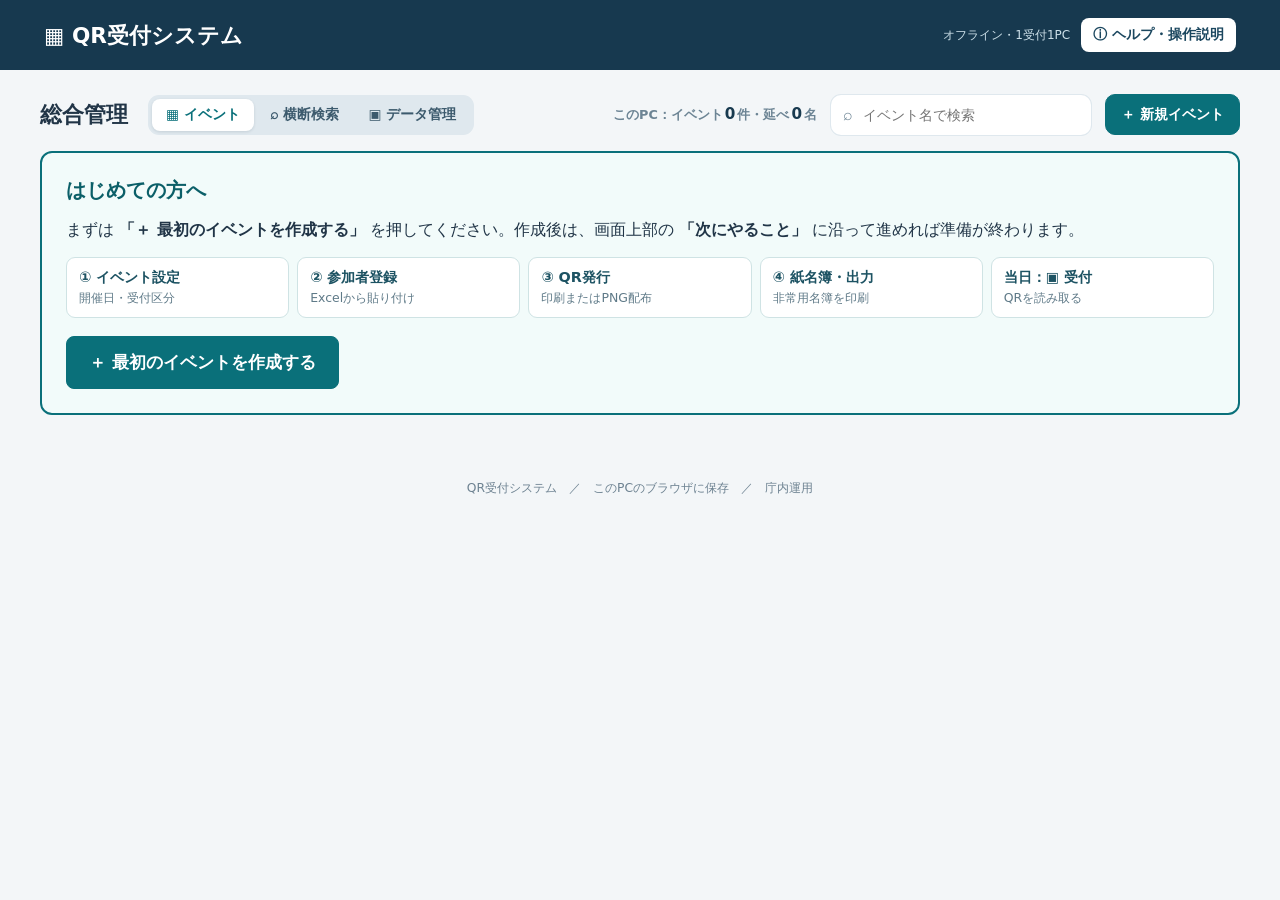
==== app.html @ 6aa54378 "Expose bulk reset action in day-of reception side panel" ====
<!doctype html>
<html lang="ja"><head><meta charset="utf-8"><meta name="viewport" content="width=device-width,initial-scale=1">
<title>QR受付システム</title><link rel="stylesheet" href="./app.css">
<script defer src="./vendor/html5-qrcode.min.js"></script><script defer src="./vendor/qrcode.min.js"></script><script defer src="./vendor/jszip.min.js"></script><script defer src="./app-support.js"></script><script defer src="./app.js"></script></head>
<body><header><div class="bar"><h1><a class="home-link" href="./app.html" title="総合管理（トップ）へ戻る">▦ QR受付システム</a></h1><div class="head-actions"><button type="button" id="backupStatus" class="backup-status" data-backup hidden></button><span>オフライン・1受付1PC</span><a class="help" href="./help.html">ⓘ ヘルプ・操作説明</a></div></div></header>
<main class="wrap">
<div id="notice" class="notice" role="status" aria-live="polite" hidden></div>
<section id="homeView" class="hm">
 <div class="hm-top">
  <h2>総合管理</h2>
  <div class="hm-seg" id="homeTabs"><button data-home="events" class="active">▦ イベント</button><button data-home="cross">⌕ 横断検索</button><button data-home="data">▣ データ管理</button></div>
  <div class="hm-spacer"></div>
  <span class="hm-stats" id="globalSummary"></span>
  <label class="hm-search" id="hmSearch"><span aria-hidden="true">⌕</span><input id="eventQuery" type="search" placeholder="イベント名で検索" aria-label="イベント名で検索"></label>
  <button id="newEvent" class="btn main">＋ 新規イベント</button>
 </div>
 <div id="storageWarn" class="alertline" hidden></div>
 <section id="homeEvents">
  <div id="firstGuide" class="panel first-guide" hidden>
   <h3>はじめての方へ</h3>
   <p>まずは <strong>「＋ 最初のイベントを作成する」</strong> を押してください。作成後は、画面上部の <strong>「次にやること」</strong> に沿って進めれば準備が終わります。</p>
   <ol class="guide-steps"><li><b>① イベント設定</b><small>開催日・受付区分</small></li><li><b>② 参加者登録</b><small>Excelから貼り付け</small></li><li><b>③ QR発行</b><small>印刷またはPNG配布</small></li><li><b>④ 紙名簿・出力</b><small>非常用名簿を印刷</small></li><li><b>当日：▣ 受付</b><small>QRを読み取る</small></li></ol>
   <button type="button" class="btn main big" data-new-event>＋ 最初のイベントを作成する</button>
  </div>
  <div id="todayEvents" class="hm-heroes" hidden></div>
  <div id="hmList" hidden>
   <div class="hm-ltabs" role="tablist" aria-label="イベントの開催状況">
    <button type="button" role="tab" class="hm-ltab active" data-list-tab="upcoming" aria-selected="true">未開催 <span class="n" id="countUpcoming">0</span></button>
    <button type="button" role="tab" class="hm-ltab" data-list-tab="past" aria-selected="false">終了 <span class="n" id="countPast">0</span></button>
    <span id="eventCount" class="hm-count"></span>
    <button type="button" id="toggleFilter" class="hm-tool" aria-expanded="false" aria-controls="filterPanel">⚲ 絞り込み・並び替え<span id="filterDot" class="hm-dot" hidden></span></button>
   </div>
   <div id="filterPanel" class="hm-filter" hidden>
    <label class="field">開催日（開始）<input type="date" id="dateFrom"></label>
    <label class="field">開催日（終了）<input type="date" id="dateTo"></label>
    <label class="field">並び替え<select id="sortKey"><option value="auto" title="未開催は開催日が近い順、終了は新しい順">標準</option><option value="date">開催日</option><option value="id">イベントID</option></select></label>
    <label class="field">順序<select id="sortOrder"><option value="asc">昇順 ↑</option><option value="desc">降順 ↓</option></select></label>
    <div class="buttons"><button type="button" id="filterToday" class="btn small">今日</button><button type="button" id="filterUpcoming" class="btn small">今日以降</button><button type="button" id="resetEvents" class="btn small">↺ クリア</button></div>
   </div>
   <div id="eventCards" class="hm-cards"></div>
  </div>
 </section>
 <section id="homeCross" class="hm-cross" hidden>
  <div class="panel"><h3>横断参加者検索</h3><div class="fields"><label class="field">期間<select id="crossPeriod"><option value="fiscal">年度（4月〜翌3月）</option><option value="calendar">暦年</option><option value="all">全期間</option></select></label><label class="field">年<input id="crossYear" type="number" min="2000" max="2100" value="2026"></label><label class="field">イベント分類<select id="crossCategory"><option value="all">すべて</option><option value="training">研修</option><option value="briefing">説明会</option><option value="other">その他</option></select></label><label class="field">受付状況<select id="crossStatus"><option value="all">すべて</option><option value="checked">受付実績あり</option><option value="partial">一部受付</option><option value="pending">未受付</option></select></label><label class="field">氏名・番号・所属・グループ・イベント名<input id="crossQuery" placeholder="氏名・職員番号・所属・追加項目などで検索"></label></div></div>
  <div id="crossSummary" class="summary"></div>
  <div class="panel"><div class="row"><h3>参加者一覧 <span id="crossCount" class="tag"></span></h3><div class="buttons"><button id="exportCross" class="btn main">⇩ 参加者一覧CSV</button><button id="exportCrossDetail" class="btn">⇩ 区分別詳細CSV</button></div></div><div class="tablewrap"><table><thead><tr><th>イベントID</th><th>開催日</th><th>イベント名</th><th>参加者ID</th><th>職員番号</th><th>氏名</th><th>所属</th><th>グループ</th><th>受付状況</th></tr></thead><tbody id="crossRows"></tbody></table></div></div>
 </section>
 <section id="homeData" class="hm-data" hidden>
  <div class="grid2">
   <div class="panel dm-card dm-backup"><h3><span class="dm-ico">⇩</span>全イベントJSONバックアップ</h3><div id="backupCount" class="hint"></div><div id="lastBackup" class="hint"></div><p class="hint">イベント設定・参加者名簿（職員番号を含む）・受付履歴を保存</p><div id="storageUsage" class="hint"></div><button class="btn main" data-backup>JSONを保存</button></div>
   <div class="panel dm-card"><h3><span class="dm-ico">↶</span>JSONから復元</h3><div class="field">バックアップファイル<div class="file-pick"><label class="btn file-pick-btn">📂 ファイルを選択<input type="file" accept=".json,application/json" id="restoreFile" class="visually-hidden"></label><span id="restoreFileName" class="file-pick-name">選択されていません</span></div></div><label class="field">重複イベントの扱い<select id="restoreMode"><option value="skip">既存のイベントを保持する</option><option value="replace">選択ファイルで上書きする</option></select></label><button class="btn main" id="restoreBtn">ファイルを確認して復元</button></div>
  </div><div class="alertline">JSONには氏名・職員番号などの個人情報と受付履歴が含まれます。庁内の保管ルールに従ってください。</div>
  <div class="panel danger-zone">
   <div class="row"><div><h3>データの一括削除</h3><p class="hint">このブラウザに保存された全イベント・参加者・受付履歴を削除します。</p></div><button id="deleteAllData" class="btn danger">すべてのデータを削除</button></div>
  </div>
 </section>
</section>

<section id="eventView" hidden>
 <div class="ev-bar">
  <button type="button" class="ev-back" id="backHome" title="総合管理へ戻る" aria-label="総合管理へ戻る">←</button>
  <div class="ev-title">
   <nav class="ev-crumbs" aria-label="現在の位置"><a href="./app.html" id="crumbHome">総合管理</a> › <span id="crumbMode"></span><span id="crumbEvent" hidden></span></nav>
   <h2 id="eventTitle"></h2>
   <div class="ev-sub" id="eventSubtitle"></div>
  </div>
  <div id="modeTabs" class="ev-seg" role="tablist" aria-label="画面の切り替え"><button data-mode="prep" class="active">⚙ 事前準備</button><button data-mode="day">▣ 当日受付</button></div>
 </div>
 <div id="prepView" class="layout">
 <nav class="sidebar steps" aria-label="事前準備の手順" id="prepSteps"><button data-prep="settings" class="active">イベント設定</button><button data-prep="participants">参加者登録</button><button data-prep="qr">QR発行</button><button data-prep="results">紙名簿・出力</button></nav>
 <div>
 <div id="nextStep" class="next-step" role="status"></div>
 <section id="settingsPanel" class="panel es-panel">
   <div class="es-page-heading"><span class="es-heading-icon" aria-hidden="true">⚙</span><div><h3>イベント設定</h3><p>開催内容と受付に必要な情報を設定します。</p></div></div>
   <div class="es-card">
    <div class="es-card-heading"><h4>基本情報</h4><details class="es-help"><summary aria-label="基本情報の説明" title="基本情報の説明">ⓘ</summary><div class="es-tooltip">イベント名・開催日・分類を設定します。イベント名は受付画面や印刷物にも表示されます。</div></details></div>
    <div class="fields es-basic-fields"><label class="field"><span class="es-label-line">イベント名 <span class="es-required">必須</span></span><input id="editEventName" required></label><label class="field">開催日<input id="editEventDate" type="date"></label><label class="field">分類<select id="editEventCategory"><option value="training">研修</option><option value="briefing">説明会</option><option value="other">その他</option></select></label></div>
   </div>
   <div class="es-card">
    <div class="es-card-heading"><h4>受付区分</h4><details class="es-help"><summary aria-label="受付区分の説明" title="受付区分の説明">ⓘ</summary><div class="es-tooltip">午前・午後、講演・交流会など、受付を分けて記録したい単位です。区分ごとに参加予定と受付時刻を管理できます。分けない場合は「共通受付」だけで運用できます。</div></details></div>
    <div class="es-split">
     <div class="es-main-area">
      <p class="es-area-label">このイベントの受付区分</p>
      <div id="sessionEditor" class="es-session-list"></div>
      <div id="sessionInlineStatus" class="es-session-inline-status" aria-live="polite" hidden></div>
      <div class="es-add-row"><input id="newSessionName" class="search" maxlength="80" placeholder="新しい区分名を入力" aria-label="新しい受付区分名"><button type="button" class="btn" id="addSession">＋ 追加</button></div>
      <p class="es-small-note">区分名は直接編集できます。削除すると参加予定の設定も外れます。</p>
     </div>
     <aside class="es-preset-area" aria-label="受付区分の入力候補">
      <p class="es-area-label">よく使う区分 <span class="es-note-tag">クリックで追加</span></p>
      <div id="sessionPresetButtons" class="es-chip-list"></div>
      <p class="es-area-label es-recent-title">最近使った区分</p>
      <div id="sessionRecentButtons" class="es-chip-list"></div>
      <p class="es-small-note">このPCに保存されているイベントから候補を表示します。</p>
     </aside>
    </div>
   </div>
   <div class="es-card">
    <div class="es-card-heading"><h4>追加の登録項目 <span class="es-max-note">最大2つ</span></h4><details class="es-help"><summary aria-label="追加の登録項目の説明" title="追加の登録項目の説明">ⓘ</summary><div class="es-tooltip">氏名・職員番号・所属・グループ以外に、イベントごとに確認したい項目を最大2つ設定できます。例えば参加形式、PC持参、昼食希望などです。自由入力・はい／いいえ・選択式から選べます。</div></details></div>
    <p class="es-section-intro">参加者登録の際に追加で確認したい情報を設定できます。不要な場合は空欄のままで構いません。</p>
    <div class="es-split">
     <div class="es-main-area es-custom-editor">
      <p class="es-area-label">このイベントで使う項目</p>
      <div class="es-custom-grid">
       <div class="custom-config"><div class="es-field-heading"><strong>追加項目 1</strong><button type="button" class="es-clear" data-clear-custom="1">クリア</button></div><label class="field">項目名<input id="customLabel1" placeholder="例：参加形式"></label>
        <label class="field">入力方法<select id="customType1"><option value="text">自由入力</option><option value="bool">はい／いいえ</option><option value="select">選択式</option></select></label>
        <label class="field" id="customOptionsWrap1" hidden>選択肢（| で区切る）<input id="customOptions1" placeholder="例：対面|オンライン"></label>
       </div>
       <div class="custom-config"><div class="es-field-heading"><strong>追加項目 2</strong><button type="button" class="es-clear" data-clear-custom="2">クリア</button></div><label class="field">項目名<input id="customLabel2" placeholder="例：PC持参"></label>
        <label class="field">入力方法<select id="customType2"><option value="text">自由入力</option><option value="bool">はい／いいえ</option><option value="select">選択式</option></select></label>
        <label class="field" id="customOptionsWrap2" hidden>選択肢（| で区切る）<input id="customOptions2" placeholder="例：対面|オンライン"></label>
       </div>
      </div>
     </div>
     <aside class="es-preset-area" aria-label="追加の登録項目の入力候補">
      <p class="es-area-label">よく使う項目 <span class="es-note-tag">クリックで設定</span></p>
      <div id="customPresetButtons" class="es-candidate-list"></div>
      <p class="es-area-label es-recent-title">最近使った項目</p>
      <div id="customRecentButtons" class="es-candidate-list"></div>
      <p class="es-small-note">空いている項目にセットします。候補から設定した後も編集できます。</p>
     </aside>
    </div>
    <div class="es-preview config-preview">
     <div class="row"><h4>参加者登録画面での表示イメージ</h4><span class="tag" id="customSaveStatus" role="status">保存済み</span></div>
     <div id="customPreview" class="fields two"></div>
    </div>
   </div>
   <div class="form-actions step-nav es-actions"><button class="btn" id="saveSettings">設定を保存</button><button class="btn main" id="saveSettingsNext">保存して次へ：② 参加者登録 →</button></div>
  </section>
  <section id="participantsPanel" class="panel pt-panel" hidden>
 <div class="pt-heading">
  <div class="pt-heading-main"><div class="pt-heading-icon"><svg viewBox="0 0 24 24" width="28" height="28" fill="none" stroke="currentColor" stroke-width="1.8" stroke-linecap="round" stroke-linejoin="round" aria-hidden="true"><circle cx="9" cy="8" r="3"/><path d="M3 20v-2a6 6 0 0 1 12 0v2M16 5a3 3 0 0 1 0 6M17 14a5 5 0 0 1 4 5"/></svg></div><div><h3>参加者登録</h3><p>参加者の登録・名簿の取り込みを行います。</p></div></div>
  <div class="pt-summary" role="status" aria-live="polite">
   <div class="pt-stat"><span>登録人数</span><strong id="ptTotalCount">0<small>名</small></strong></div>
   <div class="pt-stat"><span>職員番号あり</span><strong id="ptStaffCount">0<small>名</small></strong></div>
   <div class="pt-stat pt-stat-warn"><span>職員番号なし</span><strong id="ptMissingCount">0<small>名</small></strong></div>
  </div>
 </div>
 <div class="pt-entry-grid">
  <details id="participantImportDetails" class="pt-import-card" open>
   <summary class="pt-import-heading"><span class="pt-import-title"><span aria-hidden="true">▤</span> 名簿の一括登録</span><span class="pt-collapse-hint">開く／閉じる <span class="pt-chevron" aria-hidden="true">⌄</span></span></summary>
   <div class="pt-import-content">
    <div class="pt-template-line">
     <strong>ひな形：</strong>
     <button type="button" id="downloadTemplateXlsx" class="btn small pt-template-primary">⇩ Excel形式 <span class="pt-rec">推奨</span></button>
     <button type="button" id="downloadTemplate" class="btn small">⇩ CSV形式</button>
     <details class="pt-help"><summary title="ひな形のヘルプ" aria-label="ひな形のヘルプ">ⓘ</summary><div class="pt-tooltip">Excel形式は職員番号列を文字列に設定済みです。先頭ゼロを保てます。CSV形式をExcelで開くときも職員番号を文字列として読み込んでください。2行目の「（例）」の行は取り込み時に自動で除外します。</div></details>
    </div>
    <div class="pt-import-tabs" role="tablist" aria-label="名簿の取り込み方法">
     <button type="button" id="importTabPaste" class="active" role="tab" aria-selected="true" aria-controls="pasteImportArea" data-import-mode="paste">表データを貼り付け</button>
     <button type="button" id="importTabCsv" role="tab" aria-selected="false" aria-controls="csvImportArea" data-import-mode="csv">CSVファイルを選択</button>
     <details class="pt-help"><summary title="取り込み方法のヘルプ" aria-label="取り込み方法のヘルプ">ⓘ</summary><div class="pt-tooltip">貼り付けはタブ区切り（Excelからコピー）とカンマ区切り（CSV）の両方に対応します。列の見出し行も含めて貼り付けてください。登録前に列の対応と件数を確認できます。</div></details>
    </div>
    <div id="pasteImportArea" class="pt-import-tab-body" role="tabpanel" aria-labelledby="importTabPaste">
     <label class="pt-textarea-label" for="participantPaste">表データ（見出し行から貼り付け）</label>
     <textarea id="participantPaste" rows="4" placeholder="氏名　職員番号　所属　グループ　参加区分…" spellcheck="false"></textarea>
     <div class="pt-import-footer"><span>タブ・カンマ区切りを自動判定</span><button type="button" id="previewPaste" class="btn main">取り込み内容を確認 →</button></div>
    </div>
    <div id="csvImportArea" class="pt-import-tab-body" role="tabpanel" aria-labelledby="importTabCsv" hidden>
     <label class="pt-textarea-label" for="participantFile">CSVファイル（.csv）</label>
     <input type="file" id="participantFile" accept=".csv,text/csv">
     <div class="pt-import-footer"><span>UTF-8 / Shift_JIS / UTF-16LEに対応</span><button type="button" id="importParticipants" class="btn main">CSV内容を確認 →</button></div>
    </div>
   </div>
  </details>
  <section class="pt-single-card" aria-labelledby="ptSingleTitle">
   <div class="pt-single-heading"><h4 id="ptSingleTitle">＋ 1人ずつ登録</h4><details class="pt-help"><summary title="1人ずつ登録のヘルプ" aria-label="1人ずつ登録のヘルプ">ⓘ</summary><div class="pt-tooltip">氏名・職員番号・所属・グループ・追加の登録項目と、受付区分ごとの参加予定を登録できます。イベントで設定した任意項目は既存の登録画面に表示されます。</div></details></div>
   <p>少人数の追加や個別の修正に利用します。</p>
   <button type="button" id="addPerson" class="btn main pt-add-btn">＋ 1人ずつ登録</button>
  </section>
 </div>
 <section class="pt-list-card" aria-labelledby="ptListTitle">
  <div class="pt-list-header">
   <div class="pt-list-name"><h4 id="ptListTitle">参加者一覧</h4><span id="peopleCount" class="tag">0名</span></div>
   <div class="pt-list-tools">
    <input type="search" class="search" id="personQuery" placeholder="氏名・職員番号・所属・グループ・追加項目・参加者IDで検索" aria-label="参加者を検索">
    <label for="personSessionFilter">参加区分</label><select id="personSessionFilter" aria-label="参加区分で絞り込み"><option value="all">すべて</option></select>
   </div>
  </div>
  <div class="tablewrap pt-tablewrap" id="ptTableViewport" tabindex="0" aria-label="参加者一覧（表内スクロール）">
   <table><thead><tr><th scope="col">ID</th><th scope="col">氏名</th><th scope="col">職員番号</th><th scope="col">所属</th><th scope="col">グループ</th><th scope="col">参加区分</th><th scope="col">操作</th></tr></thead><tbody id="participantRows"></tbody></table>
  </div>
  <div class="pt-pagebar">
   <span id="ptPageInfo" aria-live="polite">0件</span>
   <div class="pt-page-navigation">
    <button type="button" class="btn small" id="ptPagePrev">‹ 前へ</button>
    <span id="ptPageButtons" class="pt-page-buttons" aria-label="ページ番号"></span>
    <button type="button" class="btn small" id="ptPageNext">次へ ›</button>
   </div>
   <label class="pt-page-size">表示件数<select id="ptPageSize"><option value="25">25件</option><option value="50">50件</option><option value="100">100件</option></select></label>
  </div>
  <div class="pt-export-footer"><span>登録済みの名簿を集計用CSVで保存</span><details class="pt-help"><summary title="登録済み名簿の出力のヘルプ" aria-label="登録済み名簿の出力のヘルプ">ⓘ</summary><div class="pt-tooltip">現在のイベントに登録された参加者をExcelで集計・保管するためのCSVです。元の登録用ひな形とは列が異なります。</div></details><button id="exportRoster" type="button" class="btn small">⇩ 登録済み名簿を出力（集計用CSV）</button></div>
 </section>
 <div class="step-nav pt-step-nav"><button type="button" class="btn" data-prep="settings">← ① イベント設定</button><button type="button" class="btn main" data-prep="qr">次へ：③ QR発行 →</button></div>
</section>
<section id="qrPanel" class="panel qr-issue-panel" hidden>
   <div class="qr-issue-header">
    <div class="qr-title-area">
     <div class="qr-title-icon" aria-hidden="true">▦</div>
     <div><h3>QR発行 <span>（個別・一括）</span></h3>
      <p>QRには職員番号だけを記録します。同じQRを別のイベントでも使用できます。</p>
     </div>
    </div>
    <div id="qrEligibility" class="qr-issue-stats" role="status" aria-live="polite">
     <div class="qr-stat qr-stat-eligible"><span>QR発行対象</span><strong><span id="qrEligibleCount">0</span><small>名</small></strong></div>
     <div class="qr-stat qr-stat-excluded"><span>職員番号なし（発行対象外）</span><strong><span id="qrExcludedCount">0</span><small>名</small></strong></div>
    </div>
   </div>
   <div class="qr-mode-tabs" role="tablist" aria-label="発行方法">
    <button type="button" id="qrTabSingle" class="active" role="tab" aria-selected="true" aria-controls="qrIndividualArea" data-qr-mode="single"><svg class="qr-tab-icon" viewBox="0 0 24 24" fill="none" stroke="currentColor" stroke-width="2" stroke-linecap="round" stroke-linejoin="round" aria-hidden="true"><circle cx="12" cy="8" r="4"/><path d="M4 21v-2a8 8 0 0 1 16 0v2"/></svg> 個別発行</button>
    <button type="button" id="qrTabBulk" role="tab" aria-selected="false" aria-controls="qrBulkArea" data-qr-mode="bulk"><svg class="qr-tab-icon" viewBox="0 0 24 24" fill="none" stroke="currentColor" stroke-width="2" stroke-linecap="round" stroke-linejoin="round" aria-hidden="true"><rect x="7" y="3" width="12" height="14" rx="2"/><path d="M5 7H4a2 2 0 0 0-2 2v10a2 2 0 0 0 2 2h10a2 2 0 0 0 2-2v-1"/></svg> 一括発行（印刷・ダウンロード）</button>
   </div>
   <section id="qrIndividualArea" class="qr-mode-body" role="tabpanel" aria-labelledby="qrTabSingle">
    <div class="qr-choose-bar">
     <button type="button" id="qrPrevious" class="btn qr-step-button" aria-label="前の参加者">← <span>前の参加者</span></button>
     <label class="qr-person-select"><span>発行対象</span><select id="qrPerson" aria-label="QR発行対象者"></select></label>
     <button type="button" id="qrNext" class="btn qr-step-button" aria-label="次の参加者"><span>次の参加者</span> →</button>
     <div class="qr-position" id="qrPosition" aria-live="polite">0 / 0</div>
    </div>
    <div class="qr-studio">
     <div class="qr-card-holder">
      <div id="qrSample" class="qr-person-card" aria-label="配布用QRカードのプレビュー">
       <div id="qrCanvas" class="qr-card-code"></div>
       <div class="qr-card-person">
        <strong id="qrPersonName"></strong>
        <span id="qrPersonStaff" class="qr-card-staff"></span>
        <span id="qrPersonGroup" class="qr-card-group" hidden></span>
         <div id="qrPersonCustom" class="qr-card-custom" hidden></div>
       </div>
      </div>
      <div class="qr-preview-note">このカードをそのままPNG保存できます。QR・氏名・番号・グループ・設定済みの追加項目をまとめて配布できます。</div>
     </div>
     <div class="qr-studio-actions">
      <button type="button" id="printSingleQR" class="btn main qr-main-action"><svg class="qr-button-icon" viewBox="0 0 24 24" fill="none" stroke="currentColor" stroke-width="2" stroke-linecap="round" stroke-linejoin="round" aria-hidden="true"><path d="M6 9V3h12v6"/><rect x="6" y="14" width="12" height="7"/><path d="M6 18H4a2 2 0 0 1-2-2v-5a2 2 0 0 1 2-2h16a2 2 0 0 1 2 2v5a2 2 0 0 1-2 2h-2"/></svg><span>このQRを印刷<small>選択中の1名分を印刷</small></span></button>
      <button type="button" id="downloadQR" class="btn qr-main-action"><span aria-hidden="true">⇩</span><span>PNGで保存<small>カード全体の画像</small></span></button>
     </div>
    </div>
   </section>
   <section id="qrBulkArea" class="qr-mode-body qr-bulk-body" role="tabpanel" aria-labelledby="qrTabBulk" hidden>
    <h4 id="qrBulkHeading">まとめて発行する</h4><p>職員番号のある方を対象に一括発行します。個別PNGと同じカード画像をZIPにまとめることもできます。</p>
    <div class="qr-bulk-actions">
     <button type="button" id="printQRs" class="qr-bulk-action">
      <span class="qr-bulk-icon" aria-hidden="true"><svg class="qr-button-icon" viewBox="0 0 24 24" fill="none" stroke="currentColor" stroke-width="2" stroke-linecap="round" stroke-linejoin="round" aria-hidden="true"><path d="M6 9V3h12v6"/><rect x="6" y="14" width="12" height="7"/><path d="M6 18H4a2 2 0 0 1-2-2v-5a2 2 0 0 1 2-2h16a2 2 0 0 1 2 2v5a2 2 0 0 1-2 2h-2"/></svg></span><span><strong>一括印刷（A4・10面）</strong><small>名刺サイズ・2列×5段で印刷プレビューを開く</small></span><span class="qr-bulk-arrow" aria-hidden="true">›</span>
     </button>
     <button type="button" id="exportQRZip" class="qr-bulk-action">
      <span class="qr-bulk-icon" aria-hidden="true">⇩</span><span><strong>一括ダウンロード（ZIP）</strong><small>全員分のカードPNGと対応表CSVを取得</small></span><span class="qr-bulk-arrow" aria-hidden="true">›</span>
     </button>
    </div>
   </section>
   <div class="step-nav qr-step-nav"><button type="button" class="btn" data-prep="participants">← ② 参加者登録</button><button type="button" class="btn main" data-prep="results">次へ：④ 紙名簿・出力 →</button></div>
   <div id="printSheets" class="print-sheet"></div>
  </section>
   <section id="resultsPanel" class="panel out-panel" hidden>
  <div class="out-heading">
   <span class="out-heading-icon" aria-hidden="true"><svg class="out-svg" viewBox="0 0 24 24" fill="none" stroke="currentColor" stroke-width="2" stroke-linecap="round" stroke-linejoin="round" aria-hidden="true"><path d="M6 9V3h12v6"/><rect x="6" y="14" width="12" height="7"/><path d="M6 18H4a2 2 0 0 1-2-2v-5a2 2 0 0 1 2-2h16a2 2 0 0 1 2 2v5a2 2 0 0 1-2 2h-2"/></svg></span>
   <div><h3>紙名簿・出力</h3><p>受付名簿の印刷や、集計・管理用データを出力します。</p></div>
  </div>
  <section class="out-overview" aria-label="受付の状況">
   <div class="out-section-heading"><h4>受付の状況</h4><span id="outStatsNote" class="out-hint"></span></div>
   <div id="sessionStats" class="summary out-stats" role="status" aria-live="polite"></div>
  </section>
  <div class="out-output-layout">
   <section class="out-roster-card" aria-labelledby="outRosterTitle">
    <div class="out-roster-lead">
     <span class="out-roster-icon" aria-hidden="true"><svg class="out-svg" viewBox="0 0 24 24" fill="none" stroke="currentColor" stroke-width="2" stroke-linecap="round" stroke-linejoin="round" aria-hidden="true"><path d="M6 9V3h12v6"/><rect x="6" y="14" width="12" height="7"/><path d="M6 18H4a2 2 0 0 1-2-2v-5a2 2 0 0 1 2-2h16a2 2 0 0 1 2 2v5a2 2 0 0 1-2 2h-2"/></svg></span>
     <div><h4 id="outRosterTitle">紙の受付名簿（印刷）</h4><p>当日の受付で使用する名簿を印刷します。</p></div>
    </div>
    <div class="out-roster-controls">
     <div class="out-roster-field">
      <div class="out-control-label"><label for="rosterSession">印刷する受付区分</label><div class="out-export-help"><button type="button" class="out-info-trigger" data-output-help aria-label="受付区分の詳しい説明" aria-expanded="false" aria-controls="outHelp1" title="受付区分について">ⓘ</button><div class="out-tooltip" id="outHelp1" role="tooltip">午前・午後など、印刷したい受付区分を選びます。各区分の参加予定者のみを印刷します。</div></div></div>
      <select id="rosterSession" aria-label="紙名簿を印刷する受付区分"></select>
     </div>
     <button type="button" class="btn main out-print-btn" id="printRosterPrep"><svg class="out-svg" viewBox="0 0 24 24" fill="none" stroke="currentColor" stroke-width="2" stroke-linecap="round" stroke-linejoin="round" aria-hidden="true"><path d="M6 9V3h12v6"/><rect x="6" y="14" width="12" height="7"/><path d="M6 18H4a2 2 0 0 1-2-2v-5a2 2 0 0 1 2-2h16a2 2 0 0 1 2 2v5a2 2 0 0 1-2 2h-2"/></svg><span>受付名簿を印刷</span></button>
    </div>
    <div class="out-roster-note"><span aria-hidden="true">ⓘ</span><span>氏名・職員番号・所属・グループ・手書きチェック欄・受付時刻の記入欄を印刷します。PC不調に備えて開催前に用意してください。</span></div>
   </section>
   <section class="out-export-section" aria-labelledby="outExportTitle">
    <h4 id="outExportTitle">データ出力 <small>（データ管理・集計用）</small></h4>
    <div class="out-export-list">
    <div class="out-export-card"><button type="button" id="exportResult"  class="out-export-action">
  <span class="out-export-icon" aria-hidden="true"><svg class="out-svg" viewBox="0 0 24 24" fill="none" stroke="currentColor" stroke-width="1.8" stroke-linecap="round" stroke-linejoin="round" aria-hidden="true"><path d="M13 2H6a2 2 0 0 0-2 2v16a2 2 0 0 0 2 2h12a2 2 0 0 0 2-2V9z"/><path d="M13 2v7h7"/><path d="M7 17h10"/><path d="M7 14h10"/></svg></span><span class="out-export-text"><strong>このイベントの区分別CSV</strong><small>参加者×受付区分ごとの受付結果を出力</small></span>
 </button><div class="out-export-help"><button type="button" class="out-info-trigger" data-output-help aria-label="このイベントの区分別CSVの詳しい説明" aria-expanded="false" aria-controls="outHelp2" title="このイベントの区分別CSVについて">ⓘ</button><div class="out-tooltip" id="outHelp2" role="tooltip">現在のイベントについて、参加者と受付区分の組み合わせごとに1行出力します。受付状況・受付日時・所属・職員番号などをExcelで集計する用途です。</div></div></div>
    <div class="out-export-card"><button type="button" id="exportAudit"  class="out-export-action">
  <span class="out-export-icon" aria-hidden="true"><svg class="out-svg" viewBox="0 0 24 24" fill="none" stroke="currentColor" stroke-width="1.8" stroke-linecap="round" stroke-linejoin="round" aria-hidden="true"><path d="M13 2H6a2 2 0 0 0-2 2v16a2 2 0 0 0 2 2h12a2 2 0 0 0 2-2V9z"/><path d="M13 2v7h7"/><circle cx="15" cy="17" r="4.5"/><path d="M15 14.5V17l1.5 1"/></svg></span><span class="out-export-text"><strong>受付変更履歴CSV</strong><small>初回受付・取消・再受付の履歴を出力</small></span>
 </button><div class="out-export-help"><button type="button" class="out-info-trigger" data-output-help aria-label="受付変更履歴CSVの詳しい説明" aria-expanded="false" aria-controls="outHelp3" title="受付変更履歴CSVについて">ⓘ</button><div class="out-tooltip" id="outHelp3" role="tooltip">現在のイベントの初回受付、受付取消、再受付を時刻・方法・取消理由とともに出力します。監査・修正内容の確認に使えます。</div></div></div>
    <div class="out-export-card"><button type="button" data-backup class="out-export-action">
  <span class="out-export-icon" aria-hidden="true"><svg class="out-svg" viewBox="0 0 24 24" fill="none" stroke="currentColor" stroke-width="1.8" stroke-linecap="round" stroke-linejoin="round" aria-hidden="true"><path d="M13 2H6a2 2 0 0 0-2 2v16a2 2 0 0 0 2 2h12a2 2 0 0 0 2-2V9z"/><path d="M13 2v7h7"/><path d="M10 13c-2 0-1 2-3 2 2 0 1 2 3 2M14 13c2 0 1 2 3 2-2 0-1 2-3 2"/></svg></span><span class="out-export-text"><strong>全イベントJSON</strong><small>全イベントのバックアップ・移行用</small></span>
 </button><div class="out-export-help"><button type="button" class="out-info-trigger" data-output-help aria-label="全イベントJSONの詳しい説明" aria-expanded="false" aria-controls="outHelp4" title="全イベントJSONについて">ⓘ</button><div class="out-tooltip" id="outHelp4" role="tooltip">このイベントだけでなく、このPCのブラウザに保存された全イベントの設定・名簿・受付履歴をまとめてバックアップします。復元にも使用できます。個人情報を含むため適切に保管してください。</div></div></div>
    </div>
   </section>
  </div>
  <div class="step-nav out-step-nav"><button type="button" class="btn" data-prep="qr">← ③ QR発行</button><button type="button" class="btn main" data-mode="day">準備完了：当日受付の画面へ →</button></div>
 </section>
 </div></div>

 <section id="receptionView" class="reception rx" hidden>
  <div class="rx-bar">
   <button type="button" class="rx-icon-btn" id="rxBack" title="総合管理へ戻る" aria-label="総合管理へ戻る">←</button>
   <div class="rx-event"><span class="rx-eyebrow">当日受付</span><strong id="rxEventName"></strong></div>
   <label class="rx-session"><span>受付区分</span><select id="checkinSession"></select></label>
   <div class="rx-tools">
    <details id="dayCheck" class="rx-pop day-check">
     <summary class="rx-tool"><span aria-hidden="true">☑</span> 受付前チェック <span id="dayCheckStatus" class="tag warn">未確認</span></summary>
     <div class="rx-pop-body">
      <p class="rx-pop-title">受付を始める前に</p>
      <label class="check"><input type="checkbox" data-day-check="session"> 受付区分は「<b id="dayCheckSession"></b>」で正しい</label>
      <label class="check"><input type="checkbox" data-day-check="camera"> テスト用QRが読み取れた</label>
      <div class="rx-check-row"><label class="check"><input type="checkbox" data-day-check="sound"> 受付音が聞こえる</label><button type="button" class="btn small" id="soundTest">♪ 試聴</button></div>
      <label class="check"><input type="checkbox" data-day-check="paper"> 紙の受付名簿を用意した</label>
     </div>
    </details>
    <div class="rx-sound" role="group" aria-label="受付音">
     <label class="rx-switch" title="受付音のON/OFF"><input type="checkbox" id="soundToggle" checked><span class="rx-switch-ui" aria-hidden="true"></span><span>受付音</span></label>
     <select id="soundVolume" aria-label="受付音の音量"><option value="high">大</option><option value="mid">中</option><option value="low">小</option></select>
    </div>
    <button type="button" class="rx-tool" id="printRosterDay" title="紙の受付名簿を印刷"><svg class="rx-tool-icon" viewBox="0 0 24 24" fill="none" stroke="currentColor" stroke-width="2" stroke-linecap="round" stroke-linejoin="round" aria-hidden="true"><path d="M6 9V3h12v6"/><rect x="6" y="14" width="12" height="7"/><path d="M6 18H4a2 2 0 0 1-2-2v-5a2 2 0 0 1 2-2h16a2 2 0 0 1 2 2v5a2 2 0 0 1-2 2h-2"/><path d="M18 12h.01"/></svg><span>紙名簿</span></button>
    <button type="button" class="rx-tool" data-mode="prep" title="設定・名簿・QR発行に戻る">⚙ 事前準備</button>
   </div>
  </div>
  <div class="reception-grid">
   <div class="rx-main">
    <div class="rx-stage">
     <div class="rx-camera camera">
      <div class="rx-video">
       <div id="readerViewport" class="reader-viewport"><div id="reader" class="reader"></div></div>
       <div class="rx-cam-idle">
        <svg viewBox="0 0 48 48" width="44" height="44" aria-hidden="true"><path d="M6 15V9a3 3 0 0 1 3-3h6M33 6h6a3 3 0 0 1 3 3v6M42 33v6a3 3 0 0 1-3 3h-6M15 42H9a3 3 0 0 1-3-3v-6" fill="none" stroke="currentColor" stroke-width="3" stroke-linecap="round"/><rect x="15" y="15" width="7" height="7" rx="1" fill="currentColor"/><rect x="26" y="15" width="7" height="7" rx="1" fill="currentColor"/><rect x="15" y="26" width="7" height="7" rx="1" fill="currentColor"/><rect x="27" y="27" width="5" height="5" rx="1" fill="currentColor"/></svg>
        <button type="button" id="cameraStart" class="btn main rx-start">▶ カメラを起動</button>
       </div>
      </div>
      <div class="rx-cam-bar camera-controls">
       <select id="cameraSelect" aria-label="使用するカメラ" hidden></select>
       <label class="rx-mini-check" title="PC内蔵・正面向きカメラ向け"><input type="checkbox" id="mirrorToggle" checked> 鏡表示</label>
       <div id="camDiag" class="cam-diag" hidden><span id="camStats">解析 —</span><button type="button" class="linkbtn" id="cameraSnapshot">映像を保存</button></div>
       <button type="button" id="cameraStop" class="btn small" hidden>■ 停止</button>
      </div>
      <div id="cameraHint" class="hint">カメラを起動してQRを読み取ります</div>
     </div>
     <div id="checkinResult" class="result" role="status" aria-live="polite"><div class="outcome">QRコードをかざしてください</div></div>
    </div>
    <div class="rx-actions">
     <button type="button" id="manualBtn" class="rx-action"><span class="rx-action-ico" aria-hidden="true">⌕</span><span><b>名前から受付</b><small>QRを忘れた方</small></span></button>
     <button type="button" id="walkinBtn" class="rx-action"><span class="rx-action-ico" aria-hidden="true">＋</span><span><b>飛び入り登録</b><small>名簿にいない方</small></span></button>
    </div>
   </div>
   <aside class="panel attendance-panel">
    <div class="rx-progress">
     <div class="rx-progress-head"><span>受付済み <span id="pendingSessionName" class="tag"></span></span><strong id="rxProgressText">0 / 0</strong></div>
     <div class="progress"><div id="rxProgressBar"></div></div>
     <div id="daySummary" class="summary rx-summary"></div>
    </div>
    <div class="attendance-tabs" role="tablist" aria-label="参加者の受付状況">
     <button id="tabPending" type="button" role="tab" aria-controls="pendingRows" aria-selected="true" class="active" data-reception-tab="pending">未受付 <span id="pendingCount" class="attendance-count">0</span></button>
     <button id="tabChecked" type="button" role="tab" aria-controls="checkedRows" aria-selected="false" data-reception-tab="checked">受付済み <span id="checkedCount" class="attendance-count">0</span></button>
    </div>
    <div id="pendingRows" class="pending-list" role="tabpanel" aria-labelledby="tabPending"></div>
    <div id="checkedRows" class="pending-list" role="tabpanel" aria-labelledby="tabChecked" hidden></div>
    <div class="rx-clear-footer"><button type="button" class="rx-clear-trigger" id="clearAttendance" title="QR読取テスト後の受付記録を初期化します（確認あり）">↺ 受付状況を一括クリア</button></div>
   </aside>
  </div>
 </section>
</section>

<div id="eventMenu" class="hm-menu" role="menu" hidden></div>
<div id="dialogBackdrop" class="dialog-backdrop" hidden><div class="dialog" role="dialog" aria-modal="true" aria-labelledby="dialogTitle">
 <div class="dialog-head"><h2 id="dialogTitle">参加者</h2><button class="btn small" id="closeDialog" aria-label="閉じる">✕</button></div>
 <div id="dialogBody"></div>
</div></div>
</main><div id="receptionPrint" class="reception-print-sheet" hidden></div><footer>QR受付システム　／　このPCのブラウザに保存　／　庁内運用</footer>
</body></html>
---- app.css ----
:root{font-family:system-ui,-apple-system,"Yu Gothic","Meiryo",sans-serif;color:#213547;background:#f3f6f8;color-scheme:light}*{box-sizing:border-box}body{margin:0}button,input,select,textarea{font:inherit}button{cursor:pointer}button:disabled{opacity:.5;cursor:not-allowed}button:focus-visible,input:focus-visible,select:focus-visible,a:focus-visible{outline:3px solid #e5a239;outline-offset:2px}header{background:#17394f;color:white}header .bar{max-width:1240px;margin:auto;display:flex;justify-content:space-between;gap:16px;align-items:center;padding:18px 24px}h1{margin:0;font-size:1.35rem}h2{font-size:1.35rem;margin:0 0 16px}h3{font-size:1.05rem;margin:0 0 12px}.head-actions{display:flex;gap:11px;align-items:center;flex-wrap:wrap}.head-actions span{font-size:.75rem;color:#cde0e9}.help{background:white;color:#1b475f;border-radius:8px;padding:8px 12px;text-decoration:none;font-size:.87rem;font-weight:700}.wrap{max-width:1240px;margin:24px auto 50px;padding:0 20px}.row{display:flex;justify-content:space-between;align-items:center;gap:12px;flex-wrap:wrap}.title-row{margin-bottom:19px}.hint{color:#647989;font-size:.83rem;line-height:1.55}.panel{background:#fff;border:1px solid #d8e4eb;border-radius:12px;padding:19px;margin-bottom:16px}.hidden,[hidden]{display:none!important}.btn{border:1px solid #b7cbd6;background:white;color:#254b60;border-radius:8px;padding:10px 14px;font-weight:650;font-size:.9rem}.btn.main{color:white;background:#0a707a;border-color:#0a707a}.btn.soft{background:#ebf6f6;border-color:#bcd9da}.btn.danger{color:#a53239;border-color:#e8c3c3}.btn.small{font-size:.81rem;padding:7px 10px}.buttons{display:flex;gap:8px;flex-wrap:wrap}.tabs{display:flex;gap:6px;border-radius:12px;background:#e2eaf0;padding:5px;margin-bottom:16px}.tabs button{border:0;background:transparent;border-radius:8px;color:#38546a;font-weight:750;flex:1;padding:12px 10px}.tabs button.active{background:white;box-shadow:0 1px 4px #bfd1db;color:#145c68}.fields{display:grid;grid-template-columns:repeat(3,minmax(0,1fr));gap:14px}.fields.two{grid-template-columns:repeat(2,minmax(0,1fr))}.field{display:flex;flex-direction:column;gap:6px;font-size:.83rem;font-weight:750;color:#415c70}.field input,.field select,.field textarea,.search{width:100%;padding:10px 12px;border:1px solid #c4d6e0;border-radius:7px;background:#fff;color:#193b50;min-width:0}.filter{background:#fdfefe}.summary{display:grid;grid-template-columns:repeat(3,minmax(0,1fr));gap:12px;margin-bottom:16px}.metric{background:white;border:1px solid #d9e4e9;border-radius:11px;padding:17px}.metric strong{font-size:1.7rem;display:block;font-variant-numeric:tabular-nums;color:#234e62}.metric span{font-size:.79rem;color:#637e8f;font-weight:700}.cardlist{display:grid;gap:12px}.event-card{background:white;border:1px solid #d4e3e9;border-radius:13px;padding:18px;display:grid;grid-template-columns:minmax(0,1fr) minmax(130px,220px);gap:12px;align-items:center}.event-card h3{font-size:1.17rem;margin:10px 0}.date-pill{display:inline-block;font-size:1.1rem;font-weight:850;color:#164a64;background:#e8f3f7;border-radius:7px;padding:4px 10px}.category-pill{font-size:.76rem;background:#e6f5ec;color:#287354;padding:5px 10px;border-radius:30px;font-weight:700;margin-left:7px}.code{font-size:.77rem;color:#768b9a}.event-controls{grid-column:1/-1;border-top:1px solid #e5edf1;padding-top:12px;display:flex;gap:8px;flex-wrap:wrap;align-items:center;justify-content:space-between}.progress{height:8px;border-radius:10px;overflow:hidden;background:#e4ecee;margin-top:9px}.progress>div{height:100%;background:#148f82;border-radius:10px}.status{font-size:.8rem;color:#3f6775;font-weight:700}.tools{display:flex;gap:9px;flex-wrap:wrap;margin-bottom:13px}.layout{display:grid;grid-template-columns:205px 1fr;gap:18px}.sidebar{background:white;border-radius:12px;border:1px solid #d8e3ea;padding:12px;height:max-content;position:sticky;top:12px}.sidebar button{display:block;width:100%;background:white;border:0;text-align:left;padding:12px 10px;border-radius:7px;color:#416074}.sidebar button.active{background:#e5f4f4;color:#0c6974;font-weight:800}.tablewrap{overflow:auto}table{border-collapse:collapse;width:100%;min-width:620px}th,td{border-bottom:1px solid #e1eaef;padding:10px 8px;text-align:left;font-size:.83rem}th{background:#eef4f7;color:#4f6474;font-weight:800}tr:hover td{background:#fafcfd}.tag{display:inline-block;padding:4px 8px;background:#eaf5f5;color:#216776;font-size:.77rem;font-weight:700;border-radius:20px}.tag.warn{background:#fff0e5;color:#955618}.tag.off{background:#eef0f3;color:#6b7983}.session-row{display:flex;align-items:center;gap:10px;padding:10px 0;border-bottom:1px solid #e2eaef}.session-row label{display:flex;align-items:center;gap:9px}.session-row button{margin-left:auto}.session-row input{width:100%;border:1px solid #cbdae2;border-radius:7px;padding:8px}.notice{border-radius:9px;padding:12px 15px;background:#ecf3f7;color:#33576b;margin-bottom:16px;font-weight:600}.notice.success{background:#e4f6eb;color:#207348}.notice.error{background:#fff0ed;color:#a13d37}.notice.warn{background:#fff4e6;color:#915519}.daysummary{margin-top:13px}.reception{max-width:1120px;margin:auto}.day-session{padding:17px;background:#eaf7f5;border:1px solid #afd3d0;border-radius:12px;margin-bottom:14px}.day-session select{font-size:1.2rem;font-weight:800;border:2px solid #429c98;border-radius:9px;padding:10px;background:white;width:100%;max-width:400px}.reception-grid{display:grid;grid-template-columns:minmax(0,1.4fr) minmax(285px,.8fr);gap:17px}.camera{background:#eff6f9;border:1px solid #cbdde7;border-radius:10px;min-height:230px;padding:12px;text-align:center}.reader{max-width:500px;margin:auto}.result{margin-top:12px;border:1px solid #d6e3e8;border-left:6px solid #b7cbd6;border-radius:11px;padding:17px;min-height:95px;background:#f6f9fb}.result.success{border-left-color:#329b6d;background:#ebf9f0}.result.warn{border-left-color:#d59b41;background:#fff6e8}.result.error{border-left-color:#c45558;background:#fff1ef}.result .person-name{font-size:clamp(2rem,4vw,2.75rem);font-weight:900;color:#274455;line-height:1.25;letter-spacing:.03em}.result .person-meta{color:#567184;font-size:.9rem;margin-top:5px}.result .outcome{font-size:.85rem;color:#247254;font-weight:800}.result.warn .outcome{color:#8d5a20}.result.error .outcome{color:#a44040}.pending-header{display:flex;justify-content:space-between;align-items:center;border-bottom:1px solid #deebf0;padding-bottom:12px}.pending-header strong{font-size:1.75rem;color:#214c63}.pending-list{max-height:530px;overflow:auto}.pending-person{padding:11px 0;border-bottom:1px solid #e7edf1;display:flex;justify-content:space-between;align-items:center;gap:8px}.pending-person b{font-size:1.05rem}.pending-person small{display:block;color:#688193}.pending-list.empty{padding:30px;color:#2f8259;text-align:center}.grid2{display:grid;grid-template-columns:repeat(2,minmax(0,1fr));gap:13px}.tile{background:#f5f9fa;border:1px solid #dbe7eb;padding:18px;border-radius:12px}.tile h3{margin:0 0 8px}.tile .btn{margin-top:12px}.qr-container{width:220px;min-height:230px;border:1px solid #d9e5eb;border-radius:9px;display:flex;align-items:center;justify-content:center;background:white;margin:15px auto;padding:12px}.print-sheet{display:none}.check{display:flex;align-items:center;gap:9px;font-weight:500;margin:8px 0}.check input{accent-color:#13777a}.form-actions{display:flex;gap:8px;margin-top:19px}.dialog-backdrop{position:fixed;inset:0;background:#18354bb3;display:flex;align-items:center;justify-content:center;z-index:10;padding:15px}.dialog{background:white;border-radius:13px;max-width:690px;width:100%;max-height:92vh;overflow:auto;padding:23px}.dialog-head{display:flex;justify-content:space-between;align-items:center;border-bottom:1px solid #e1e8ed;margin-bottom:14px;padding-bottom:12px}.dialog-head h2{margin:0}.dialog .field{margin-bottom:12px}.checkboxes{display:flex;gap:16px;flex-wrap:wrap}select{cursor:pointer}.right{margin-left:auto}.small-note{font-size:.8rem;color:#6d8393;line-height:1.5}.alertline{padding:12px;border-radius:9px;background:#fff3e7;color:#8c5421;margin:10px 0}.topback{margin-bottom:14px}footer{text-align:center;padding:15px 20px 25px;color:#6d8291;font-size:.77rem}.session-badges{display:flex;gap:5px;flex-wrap:wrap}#qrSample{margin-top:10px}#qrSample img,#qrSample canvas{max-width:100%}

/* Reception list tabs and destructive data-management action */
.attendance-panel{min-width:0}
.attendance-tabs{display:grid;grid-template-columns:1fr 1fr;gap:7px;padding:12px 0 10px;border-bottom:1px solid #e0eaf0}
.attendance-tabs button{display:flex;align-items:center;justify-content:center;gap:8px;border:1px solid #d3e0e8;background:#f5f8fa;color:#607788;border-radius:8px;padding:12px 7px;min-width:0;font-weight:800;cursor:pointer;font-size:.91rem}
.attendance-tabs button.active{background:#e4f5f3;color:#0c6974;border-color:#89c6c0}
.attendance-tabs button:focus-visible{outline:3px solid #e5a239;outline-offset:2px}
.attendance-count{display:inline-block;font-size:.85rem;min-width:26px;line-height:1.6;padding:0 7px;background:#e2e8ec;color:#506b7d;border-radius:20px;font-variant-numeric:tabular-nums}
.attendance-tabs button.active .attendance-count{background:#107d7a;color:#fff}
.attendance-method{font-size:.72rem;background:#e9f0f5;border-radius:5px;color:#496b7f;padding:3px 6px;white-space:nowrap}
.attendance-method.walkin{background:#fff0df;color:#965b25}
.checkin-time{font-size:.87rem;color:#32657a;font-variant-numeric:tabular-nums;font-weight:750;white-space:nowrap}
.attendance-detail{display:flex;align-items:center;gap:6px;flex-wrap:wrap;margin-top:3px}
.pending-list[hidden]{display:none!important}
.danger-zone{margin-top:18px;border:1px solid #e3b6b5;border-left:5px solid #bb5155;background:#fffafa}
.danger-zone h3{color:#943b40;margin-bottom:5px}
.danger-zone .hint{margin:0;max-width:680px}
.delete-confirm{border:1px solid #efc0bc;background:#fff3f1;border-radius:9px;padding:13px 16px;color:#8e4240;margin-bottom:17px}
.delete-confirm strong{display:block;margin-bottom:5px}
.delete-phrase{font-weight:900;letter-spacing:.08em;color:#9f3037}
.delete-dialog-buttons{margin-top:17px;display:flex;gap:8px;flex-wrap:wrap;justify-content:flex-end}

/* CSV import mapping / audit log */
.dialog:has(#csvPreview){max-width:880px}
.dialog .summary{margin-top:8px;margin-bottom:10px}
.dialog .tablewrap{margin-top:12px;max-height:220px;overflow:auto;border:1px solid #dce8ed;border-radius:8px}
.dialog .tablewrap table{min-width:max-content}
.dialog .tablewrap th,.dialog .tablewrap td{white-space:nowrap}
.history-card{border:1px solid #d6e4ea;border-radius:9px;padding:12px 14px;margin-bottom:11px;background:#fafcfd}
.history-events{margin-top:8px;border-top:1px solid #e0ebef;padding-top:6px}
.history-event{display:flex;justify-content:space-between;align-items:baseline;gap:10px;padding:5px 0;font-size:.82rem;color:#526c7f}
.history-event span:last-child{white-space:nowrap;font-variant-numeric:tabular-nums;color:#2b6170}
#exportQRZip:disabled{opacity:.7}
@media(max-width:850px){.layout,.reception-grid{grid-template-columns:1fr}.sidebar{display:flex;position:static;overflow:auto}.sidebar button{white-space:nowrap}.pending-list{max-height:320px}}@media(max-width:590px){header .bar{padding:15px;align-items:flex-start}.head-actions{justify-content:flex-end}.wrap{padding:0 13px;margin-top:16px}.fields,.fields.two,.summary,.grid2{grid-template-columns:1fr}.event-card{grid-template-columns:1fr}.event-controls{justify-content:flex-start}.tabs{flex-wrap:wrap}.tabs button{min-width:100px}.panel{padding:15px}}@media print{header,.wrap>section:not(#eventView),footer,.sidebar,.tools,.btn,.topback,.tabs,#homeView,#receptionView,.notice{display:none!important}.wrap{margin:0;padding:0}.layout{display:block}#eventView,#prepView,#qrPanel{display:block!important}#qrPanel{padding:0;border:0}#qrPanel>:not(#printSheets){display:none!important}.print-sheet{display:block!important}.print-page{display:grid;grid-template-columns:repeat(2,91mm);grid-template-rows:repeat(5,55mm);gap:0;break-after:page} .print-page:last-child{break-after:auto}.print-card{width:91mm;height:55mm;border:1px dashed #9aa;display:flex;align-items:center;gap:4mm;padding:4mm;break-inside:avoid;font-size:10pt}.print-card img,.print-card canvas{width:36mm;height:36mm}.print-name{font-size:12pt;font-weight:bold}.print-card span{overflow-wrap:anywhere}@page{size:A4 portrait;margin:8mm 9mm}}

/* Paper fallback: separate print-only attendance roster. */
.roster-print-controls{margin-top:18px;background:#f5f9fa;border-color:#cbdde6}
.roster-print-controls .field{min-width:230px}
.reception-print-sheet{display:none}
@media print{
 body[data-print-mode="roster"]{background:#fff;color:#141414;margin:0}
 body[data-print-mode="roster"] > :not(#receptionPrint){display:none!important}
 body[data-print-mode="roster"] #receptionPrint{display:block!important;width:190mm;margin:0 auto}
 body[data-print-mode="roster"] .roster-print-page{width:190mm;min-height:264mm;break-after:page;page-break-after:always;margin:0;padding:0;font-family:"Yu Gothic","Meiryo",sans-serif;color:#111}
 body[data-print-mode="roster"] .roster-print-page:last-child{break-after:auto;page-break-after:auto}
 body[data-print-mode="roster"] .roster-print-heading{border-bottom:.4mm solid #303e45;padding-bottom:2mm;margin-bottom:2mm}
 body[data-print-mode="roster"] .roster-print-heading h1{font-size:15pt;margin:0 0 1mm;font-weight:800;color:#111}
 body[data-print-mode="roster"] .roster-print-event{font-size:12pt;font-weight:750;line-height:1.3;margin-bottom:1mm;overflow-wrap:anywhere}
 body[data-print-mode="roster"] .roster-print-details{font-size:9.5pt;margin-bottom:1mm}
 body[data-print-mode="roster"] .roster-print-meta{font-size:8pt}
 body[data-print-mode="roster"] .roster-print-table{width:190mm;min-width:0!important;table-layout:fixed;border-collapse:collapse;margin:0;padding:0}
 body[data-print-mode="roster"] .roster-print-table thead{display:table-header-group}
 body[data-print-mode="roster"] .roster-print-table tr{height:10.2mm;break-inside:avoid;page-break-inside:avoid}
 body[data-print-mode="roster"] .roster-print-table th{background:#e9eff2!important;-webkit-print-color-adjust:exact;print-color-adjust:exact;font-size:8.4pt;line-height:1.1;font-weight:800;text-align:center}
 body[data-print-mode="roster"] .roster-print-table td{font-size:9pt;line-height:1.15;vertical-align:middle;overflow-wrap:anywhere}
 body[data-print-mode="roster"] .roster-print-table td,.roster-print-table th{border:.23mm solid #89959a;padding:1mm 1.4mm}
 body[data-print-mode="roster"] .roster-print-table td:nth-child(1){text-align:center}
 body[data-print-mode="roster"] .roster-print-table td:nth-child(2),body[data-print-mode="roster"] .roster-print-table td:nth-child(3){font-variant-numeric:tabular-nums}
 body[data-print-mode="roster"] .roster-name-cell{font-size:10pt!important;font-weight:750}
 body[data-print-mode="roster"] .roster-checkbox{display:inline-block;border:.4mm solid #333;width:6.5mm;height:6.5mm;vertical-align:middle}
 body[data-print-mode="roster"] .roster-existing-done{font-weight:700}
 body[data-print-mode="roster"] .roster-existing-pending{color:#444}
 body[data-print-mode="roster"] .roster-extra-row td{background:#f5f6f6!important}
 body[data-print-mode="roster"] .roster-print-footer{font-size:8pt;line-height:1.4;color:#303030;margin-top:3mm;border-top:.2mm solid #aaa;padding-top:2mm}
}


/* New paper QR: quiet zone, readable name/number/group and exact 10-up pages */
.import-tabs{display:flex;gap:8px;flex-wrap:wrap;margin:10px 0 14px}
#participantPaste{width:100%;font-size:.88rem;white-space:pre;resize:vertical;tab-size:4}
.config-preview{margin-top:20px;background:#f4f9fa}
.config-preview h3{margin:0}
#customSaveStatus.unsaved{background:#fff0da;color:#97601b}
.custom-preview-field{border:1px solid #c8d9e1;border-radius:8px;padding:12px;background:#fff}
.custom-preview-field .fake-input{margin-top:8px;padding:10px;border-radius:7px;border:1px solid #bfd2db;background:#f7fafb;color:#486d7e}
#qrCanvas{width:min(100%,400px);height:auto;min-height:250px;padding:15px;background:white}
#qrCanvas img,#qrCanvas canvas{display:block;max-width:100%;height:auto;margin:auto}
@media print{
 body[data-print-mode="qr"] #eventView > :not(#prepView){display:none!important}
 body[data-print-mode="qr"] #prepView > div:not(.sidebar) > :not(#qrPanel){display:none!important}
 body[data-print-mode="qr"] #qrPanel{padding:0!important;margin:0!important;border:0!important;box-shadow:none!important}
 body[data-print-mode="qr"] #printSheets{margin:0!important;padding:0!important;display:block!important}
 body[data-print-mode="qr"] .print-page{width:182mm;height:275mm;display:grid!important;grid-template-columns:repeat(2,91mm);grid-template-rows:repeat(5,55mm);break-after:page;page-break-after:always;overflow:hidden;padding:0;margin:0}
 body[data-print-mode="qr"] .print-page:last-child{break-after:auto!important;page-break-after:auto!important}
 body[data-print-mode="qr"] .print-card{width:91mm;height:55mm;display:flex;align-items:center;gap:3mm;padding:3mm;overflow:hidden;page-break-inside:avoid;break-inside:avoid;border:.2mm dashed #abb3b8}
 body[data-print-mode="qr"] .print-qr-holder{box-sizing:border-box;background:#fff;width:42mm;height:42mm;padding:3mm;display:flex;justify-content:center;align-items:center;flex:none}
 body[data-print-mode="qr"] .print-qr-holder img{width:36mm;height:36mm;max-width:none;object-fit:contain;image-rendering:pixelated}
 body[data-print-mode="qr"] .print-meta{flex:1;min-width:0;display:flex;flex-direction:column;gap:2mm;overflow-wrap:anywhere;line-height:1.3}
 body[data-print-mode="qr"] .print-name{font-size:12pt;font-weight:800}
 body[data-print-mode="qr"] .print-staff{font-size:11pt;letter-spacing:.03em;font-variant-numeric:tabular-nums}
 body[data-print-mode="qr"] .print-group{font-size:9.5pt;color:#333}
}

/* Backup reminder chip and reception feedback */
.backup-status{border:1px solid #6fae8f;background:#e4f6eb;color:#1f6b45;border-radius:20px;padding:6px 12px;font-size:.8rem;font-weight:800}
.backup-status.warn{border-color:#f0b35c;background:#fff1da;color:#8a4f10}
.sound-toggle{margin:0;font-size:.85rem;font-weight:700;color:#2f5f63}
.result .outcome{font-size:1.05rem}
.result.flash{animation:resultFlash .9s ease-out}
.result.success.flash{--flash:#55c48f}.result.warn.flash{--flash:#f0b35c}.result.error.flash{--flash:#e06b6e}
@keyframes resultFlash{0%{box-shadow:0 0 0 6px var(--flash)}100%{box-shadow:0 0 0 0 transparent}}
@media (prefers-reduced-motion:reduce){.result.flash{animation:none}}

/* Guided navigation: first-run guide, steps, next action, day-start check */
.home-link{color:inherit;text-decoration:none}.home-link:hover{text-decoration:underline}
.first-guide{border:2px solid #0a707a;background:#f2fbfa;padding:24px}
.first-guide h3{font-size:1.25rem;color:#0b5f68}
.first-guide p{margin:0 0 14px;line-height:1.7}
.guide-steps{list-style:none;padding:0;margin:0 0 18px;display:grid;grid-template-columns:repeat(5,minmax(0,1fr));gap:8px}
.guide-steps li{background:#fff;border:1px solid #cfe3e4;border-radius:9px;padding:10px 12px}
.guide-steps b{display:block;font-size:.9rem;color:#1d5363}.guide-steps small{color:#5f7a88;font-size:.78rem}
.btn.big{font-size:1.05rem;padding:14px 22px}
.crumbs{font-size:.83rem;color:#5d7686;margin-bottom:8px}.crumbs a{color:#0a6a74;font-weight:700}
.tabs button small{display:block;font-size:.72rem;font-weight:600;color:#6c8494;margin-top:2px}
.tabs button.active small{color:#3d7d84}
.sidebar.steps button{display:flex;align-items:center;gap:10px;line-height:1.3}
.step-no{flex:none;width:26px;height:26px;border-radius:50%;display:inline-flex;align-items:center;justify-content:center;background:#e3ebf0;color:#4d6a7c;font-weight:800;font-size:.85rem}
.step-text small{display:block;font-size:.72rem;color:#6d8594;font-weight:600;margin-top:2px}
.sidebar.steps button.done .step-no{background:#d9f1e4;color:#1f7a4c}
.sidebar.steps button.next .step-no{background:#0a707a;color:#fff}
.sidebar.steps button.next:not(.active){box-shadow:inset 0 0 0 2px #8cc9c4}
.next-step{display:flex;align-items:center;justify-content:space-between;gap:12px;flex-wrap:wrap;background:#fff8e8;border:1px solid #efce8f;border-left:6px solid #e0a03a;border-radius:10px;padding:13px 16px;margin-bottom:16px;line-height:1.6}
.next-step.done{background:#ebf8f0;border-color:#a9dcbf;border-left-color:#2f9a65}
.next-step small{color:#7a6435}
.next-label{display:inline-block;background:#e0a03a;color:#fff;font-size:.75rem;font-weight:800;border-radius:5px;padding:2px 7px;margin-right:8px}
.step-nav{display:flex;justify-content:space-between;gap:8px;flex-wrap:wrap;margin-top:18px;padding-top:14px;border-top:1px solid #e3ecf0}
.day-check{padding:14px 18px}
.day-check summary{cursor:pointer;display:flex;align-items:center;gap:10px}
.day-check-items{display:grid;grid-template-columns:repeat(2,minmax(0,1fr));gap:2px 18px;margin-top:8px}
.day-check .check{font-weight:600}
@media(max-width:850px){.guide-steps{grid-template-columns:1fr 1fr}.day-check-items{grid-template-columns:1fr}}
.topback{display:flex;align-items:center;gap:14px;flex-wrap:wrap}.topback .crumbs{margin:0}
/* Mirror only the on-screen preview; decoding still uses the raw camera frames. */
#reader.mirror video{transform:scaleX(-1)}
.mirror-toggle{justify-content:center;font-size:.8rem;color:#4f6a7a;font-weight:600}
/* Own camera UI: reader laid out at camera-native width, scaled down to fit (see fitReader in app.js). */
.camera-controls{display:flex;gap:8px;justify-content:center;flex-wrap:wrap;margin-bottom:10px}
.camera-controls select{max-width:280px;padding:9px;border:1px solid #c4d6e0;border-radius:7px}
.reader-viewport{width:100%;overflow:hidden;position:relative}
.reader-viewport .reader{max-width:none;margin:0;transform-origin:0 0}
.reader-viewport .reader video{display:block}
#cameraHint{margin-top:8px}#cameraHint.cam-ok{color:#1f6b45;font-weight:700}#cameraHint.cam-error{color:#a13d37;font-weight:700}
/* Templates, roster export, today panel */
.template-box{display:flex;justify-content:space-between;align-items:center;gap:12px;flex-wrap:wrap;background:#f4f9fa;border:1px solid #d3e4e7;border-radius:9px;padding:12px 14px;margin:6px 0 4px}
.template-box .hint{max-width:560px}
.export-row{display:flex;justify-content:space-between;align-items:center;gap:10px;flex-wrap:wrap;margin-top:14px;padding:10px 12px;background:#f7f9fa;border-radius:8px}
.today-panel{border:2px solid #0a707a;background:#f2fbfa}
.today-row{display:flex;justify-content:space-between;align-items:center;gap:12px;flex-wrap:wrap;padding:10px 0;border-top:1px solid #d6e9ea}
.today-row:first-child{border-top:0}.today-row strong{font-size:1.1rem}
.sound-toggle select{padding:4px 6px;border:1px solid #b7cbd6;border-radius:6px;margin-left:4px}
.cam-diag{display:flex;justify-content:center;gap:12px;font-size:.75rem;color:#6d8594;margin-top:4px}.linkbtn{border:0;background:none;color:#0a6a74;text-decoration:underline;font-size:.75rem;padding:0;cursor:pointer}
#qrCanvas img{width:100%;max-width:360px;image-rendering:pixelated}

/* ===== 当日受付画面（2026-11 リデザイン）: ノートPC 1画面に収まる受付レイアウト ===== */
body.day-mode{height:100vh;height:100dvh;display:flex;flex-direction:column;overflow:hidden;background:#eef3f6}
body.day-mode header .bar{padding:9px 20px;max-width:none}
body.day-mode header h1{font-size:1.05rem}
body.day-mode footer{display:none}
body.day-mode main.wrap{flex:1;min-height:0;display:flex;flex-direction:column;margin:0;max-width:none;width:100%;padding:12px 16px 14px}
body.day-mode #eventView{flex:1;min-height:0;display:flex;flex-direction:column}
body.day-mode #eventView>.topback,body.day-mode #eventView>.title-row,body.day-mode #modeTabs{display:none}
body.day-mode #notice{position:fixed;left:50%;bottom:18px;transform:translateX(-50%);z-index:40;margin:0;max-width:min(720px,92vw);box-shadow:0 8px 28px rgba(16,42,58,.18)}
@media print{body.day-mode{height:auto;overflow:visible;display:block}}

.rx{flex:1;min-height:0;display:flex;flex-direction:column;gap:12px}
.rx-bar{display:flex;align-items:center;gap:14px;background:#fff;border-radius:14px;padding:8px 10px 8px 8px;box-shadow:0 1px 2px rgba(16,42,58,.06),0 0 0 1px #dfe8ee}
.rx-icon-btn{width:40px;height:40px;flex:none;border:0;border-radius:10px;background:#eef3f6;color:#2a4c60;font-size:1.1rem;font-weight:800}
.rx-icon-btn:hover{background:#e1eaf0}
.rx-event{min-width:0;display:flex;flex-direction:column;line-height:1.25;margin-right:auto}
.rx-eyebrow{font-size:.7rem;font-weight:800;letter-spacing:.08em;color:#0a707a}
.rx-event strong{font-size:1.02rem;color:#183a4f;white-space:nowrap;overflow:hidden;text-overflow:ellipsis}
.rx-session{display:flex;align-items:center;gap:10px;background:#0a707a;color:#fff;border-radius:11px;padding:5px 6px 5px 14px;flex:none}
.rx-session span{font-size:.78rem;font-weight:800;letter-spacing:.04em;opacity:.9}
.rx-session select{border:0;border-radius:8px;padding:7px 34px 7px 12px;font-size:1.05rem;font-weight:800;color:#0b4f57;background:#fff;min-width:140px;max-width:260px}
.rx-tools{display:flex;align-items:center;gap:6px;flex:none}
.rx-tool{display:inline-flex;align-items:center;gap:6px;border:0;background:transparent;color:#2a4c60;border-radius:9px;padding:9px 11px;font-size:.86rem;font-weight:750;white-space:nowrap;cursor:pointer;list-style:none}
.rx-tool:hover{background:#eef3f6}
.rx-tool::-webkit-details-marker{display:none}
.rx-tool .tag{padding:2px 8px;font-size:.72rem}

.rx-pop{position:relative;padding:0;margin:0;border:0;background:none}
.rx-pop[open]>summary{background:#eef3f6}
.rx-pop-body{position:absolute;right:0;top:calc(100% + 8px);z-index:30;width:320px;background:#fff;border-radius:14px;padding:14px 16px 10px;box-shadow:0 14px 40px rgba(16,42,58,.2),0 0 0 1px #dfe8ee}
.rx-pop-title{margin:0 0 4px;font-size:.78rem;font-weight:800;color:#0a707a;letter-spacing:.04em}
.rx-pop-body .check{margin:0;padding:9px 0;border-bottom:1px solid #edf2f5;font-weight:600;font-size:.9rem}
.rx-pop-body>.check:last-child{border-bottom:0}
.rx-check-row{display:flex;align-items:center;justify-content:space-between;gap:8px;border-bottom:1px solid #edf2f5}
.rx-check-row .check{border-bottom:0}
.rx-pop-body input[type=checkbox]{width:18px;height:18px;accent-color:#0a707a}

.rx-sound{display:flex;align-items:center;gap:4px;background:#eef3f6;border-radius:10px;padding:3px 4px 3px 10px}
.rx-sound select{border:0;background:#fff;border-radius:7px;padding:5px 6px;font-weight:750;color:#2a4c60;font-size:.84rem}
.rx-switch{display:flex;align-items:center;gap:7px;font-size:.84rem;font-weight:750;color:#2a4c60;cursor:pointer}
.rx-switch input{position:absolute;opacity:0;width:1px;height:1px}
.rx-switch-ui{width:32px;height:18px;border-radius:20px;background:#b9c9d3;position:relative;transition:background .15s}
.rx-switch-ui::after{content:"";position:absolute;left:2px;top:2px;width:14px;height:14px;border-radius:50%;background:#fff;transition:transform .15s;box-shadow:0 1px 2px rgba(0,0,0,.2)}
.rx-switch input:checked+.rx-switch-ui{background:#0a707a}
.rx-switch input:checked+.rx-switch-ui::after{transform:translateX(14px)}
.rx-switch input:focus-visible+.rx-switch-ui{outline:3px solid #e5a239;outline-offset:2px}

.rx .reception-grid{flex:1;min-height:0;display:grid;grid-template-columns:minmax(0,1fr) minmax(300px,360px);gap:12px}
.rx-main{min-height:0;display:flex;flex-direction:column;gap:12px}
.rx-stage{flex:1;min-height:0;display:grid;grid-template-columns:minmax(0,1fr) minmax(0,1fr);gap:12px}

.rx-camera.camera{min-height:0;margin:0;padding:0;border:0;border-radius:16px;background:#12293a;color:#dbe7ee;text-align:left;display:flex;flex-direction:column;overflow:hidden;position:relative}
.rx-video{position:relative;flex:1;min-height:0;display:flex;align-items:center;justify-content:center;overflow:hidden}
.rx-video .reader-viewport{width:100%}
.rx:not(.cam-on) .rx-video .reader-viewport{position:absolute;inset:0;opacity:0;pointer-events:none}
.rx-cam-idle{display:flex;flex-direction:column;align-items:center;gap:14px;padding:24px;color:#8fb3c4}
.rx.cam-on .rx-cam-idle{display:none}
.rx-start{font-size:1.05rem;padding:13px 26px;border-radius:12px;background:#17a398;border-color:#17a398;box-shadow:0 6px 18px rgba(23,163,152,.35)}
.rx-start:hover{background:#13928a}
.rx.cam-busy .rx-start{opacity:.7}
.rx-cam-bar.camera-controls{display:flex;align-items:center;justify-content:flex-start;flex-wrap:nowrap;gap:10px;margin:0;padding:8px 12px;background:rgba(255,255,255,.05);font-size:.8rem}
.rx-cam-bar select{max-width:200px;padding:5px 8px;border:0;border-radius:7px;font-size:.8rem}
.rx-cam-bar .btn.small{margin-left:auto;background:transparent;color:#dbe7ee;border-color:rgba(255,255,255,.25)}
.rx-mini-check{display:flex;align-items:center;gap:6px;color:#b9cfdb;cursor:pointer;white-space:nowrap}
.rx-mini-check input{accent-color:#17a398}
.rx-cam-bar .cam-diag{margin:0;color:#8fb3c4;gap:10px;justify-content:flex-start;white-space:nowrap}
.rx-cam-bar .linkbtn{color:#8fd6cf}
.rx-camera #cameraHint{position:absolute;left:12px;top:12px;margin:0;max-width:calc(100% - 24px);padding:5px 10px;border-radius:20px;background:rgba(10,24,34,.72);color:#dbe7ee;font-size:.78rem;font-weight:650;line-height:1.4}
.rx:not(.cam-on) #cameraHint:not(.cam-error){display:none}
.rx-camera #cameraHint.cam-ok{color:#9be8c3}
.rx-camera #cameraHint.cam-error{position:static;margin:0 12px 12px;border-radius:9px;background:#5a2027;color:#ffd9d6}

.rx .result{margin:0;min-height:0;border:0;border-radius:16px;padding:22px 26px;background:#fff;box-shadow:0 0 0 1px #dfe8ee;display:flex;flex-direction:column;justify-content:center;gap:4px;overflow:auto}
.rx .result .outcome{font-size:1.15rem;font-weight:800;color:#6c8494}
.rx .result:not(.success):not(.warn):not(.error) .outcome::before{content:"";display:block;width:44px;height:4px;border-radius:4px;background:#cfdde5;margin-bottom:14px}
.rx .result .person-name{font-size:clamp(2.2rem,4.2vw,3.4rem);line-height:1.15;color:inherit;margin-top:6px;word-break:break-all}
.rx .result .person-meta{font-size:.98rem;color:inherit;opacity:.85;margin-top:8px}
.rx .result.success{background:#1f8a5b;color:#fff;box-shadow:none}
.rx .result.warn{background:#fff3dd;color:#6b3f08;box-shadow:0 0 0 2px #f0b35c inset}
.rx .result.error{background:#c2414a;color:#fff;box-shadow:none}
.rx .result.success .outcome,.rx .result.warn .outcome,.rx .result.error .outcome{color:inherit;font-size:1.5rem}
.rx .result .btn.soft{align-self:flex-start}
.rx .result.flash{animation:rxPop .45s ease-out}
@keyframes rxPop{0%{transform:scale(.97);filter:brightness(1.15)}100%{transform:none;filter:none}}
@media (prefers-reduced-motion:reduce){.rx .result.flash{animation:none}}

.rx-actions{display:grid;grid-template-columns:1fr 1fr;gap:12px;flex:none}
.rx-action{display:flex;align-items:center;gap:14px;text-align:left;border:0;border-radius:14px;background:#fff;box-shadow:0 0 0 1px #dfe8ee;padding:12px 16px;color:#1d4157;transition:box-shadow .15s,transform .05s}
.rx-action:hover{box-shadow:0 0 0 2px #0a707a}
.rx-action:active{transform:translateY(1px)}
.rx-action b{display:block;font-size:1rem}
.rx-action small{display:block;font-size:.76rem;color:#6c8494;font-weight:600;margin-top:1px}
.rx-action-ico{width:40px;height:40px;border-radius:11px;background:#e5f3f2;color:#0a707a;display:grid;place-items:center;font-size:1.25rem;font-weight:800;flex:none}

.rx .attendance-panel{margin:0;min-height:0;display:flex;flex-direction:column;padding:14px 14px 0;border:0;border-radius:16px;box-shadow:0 0 0 1px #dfe8ee}
.rx-progress-head{display:flex;align-items:baseline;justify-content:space-between;gap:8px;font-size:.82rem;font-weight:800;color:#4b6a7c}
.rx-progress-head strong{font-size:1.75rem;color:#16384c;font-variant-numeric:tabular-nums;letter-spacing:.01em}
.rx-progress .progress{height:10px;margin-top:6px}
.rx-progress .progress>div{transition:width .4s ease}
.rx-summary.summary{grid-template-columns:repeat(3,minmax(0,1fr));gap:6px;margin:10px 0 0}
.rx-summary .metric{border:0;background:#f3f7f9;border-radius:9px;padding:6px 9px;display:flex;align-items:baseline;justify-content:space-between;gap:4px}
.rx-summary .metric span{font-size:.72rem}
.rx-summary .metric strong{font-size:1rem}
.rx .attendance-tabs{padding:12px 0 8px;gap:4px;border:0;background:none}
.rx .attendance-tabs button{padding:8px 6px;border:0;background:#f3f7f9}
.rx .attendance-tabs button.active{background:#0a707a;color:#fff}
.rx .attendance-tabs button.active .attendance-count{background:#fff;color:#0a707a}
.rx .pending-list{flex:1;min-height:0;max-height:none;overflow:auto;margin:0 -14px;padding:0 14px 10px}
.rx .pending-list.empty{display:grid;place-items:center;color:#6c8494;font-weight:700;font-size:.9rem;padding:24px 14px}
.rx .pending-person{padding:9px 2px}
.rx .pending-person b{font-size:.98rem;color:#1b3d51}
.rx .pending-person small{display:block;color:#7690a0;font-size:.76rem}

@media (max-width:1100px){
 .rx-stage{grid-template-columns:1fr;grid-template-rows:minmax(220px,1fr) auto}
 .rx .reception-grid{grid-template-columns:minmax(0,1fr) 300px}
 .rx-tool{padding:9px 8px}
}
@media (max-width:850px),(max-height:560px){
 body.day-mode{height:auto;overflow:visible;display:block}
 .rx-bar{flex-wrap:wrap}
 .rx .reception-grid{grid-template-columns:1fr}
 .rx-stage{grid-template-columns:1fr}
 .rx-video{min-height:240px}
 .rx .pending-list{max-height:360px}
}
.reception.rx{max-width:1600px;width:100%;margin:0 auto}
.rx-pop>summary .tag.warn{background:#fde7c8;color:#8a4f10}
.rx-pop>summary .tag:not(.warn){background:#dcf3e6;color:#1f6b45}
.rx-summary .metric span{white-space:nowrap;overflow:hidden;text-overflow:ellipsis}


/* 当日受付: 手動受付ボタンを約1.5倍の高さに拡大 */
.rx-action{min-height:96px;padding:18px 20px}
.rx-action-ico{width:48px;height:48px;font-size:1.4rem}
.rx-action b{font-size:1.08rem}
.rx-action small{font-size:.82rem}

/* 「名前から受付」の一覧だけ拡大。他のダイアログの高さには影響させない。 */
.dialog:has(#manualRows){max-width:920px}
.dialog:has(#manualRows) #manualQuery{font-size:1.05rem;padding:12px 14px}
.dialog:has(#manualRows) .manual-tablewrap{min-height:min(360px,48vh);max-height:min(60vh,480px);margin-top:14px}
.dialog:has(#manualRows) .manual-table{width:100%;min-width:730px}
.manual-table th{position:sticky;top:0;z-index:1;padding:12px 10px;background:#eaf1f5;font-size:.95rem}
.manual-table th:has(.manual-sort){padding:0}
.manual-table .manual-sort{width:100%;display:flex;align-items:center;gap:6px;text-align:left;border:0;background:transparent;color:#254b60;font-size:.95rem;font-weight:800;padding:12px 10px;cursor:pointer}
.manual-table .manual-sort:hover{background:#dbeaec}
.manual-table .manual-sort-arrow{font-size:.83rem;color:#0a707a}
.manual-table td{padding:8px 10px;font-size:1rem;line-height:1.35}
.manual-table .btn.small{font-size:.95rem;padding:8px 13px}


/* 受付上部: 受付音と同じ薄色で操作できる範囲を明示 */
.rx-tools .rx-tool{background:#eef3f6;border-radius:10px;min-height:37px;padding:8px 11px}
.rx-tools .rx-tool:hover{background:#dbe9ee}
.rx-tools .rx-tool:active,.rx-pop[open]>summary.rx-tool{background:#d2e7e7}
.rx-tool-icon{width:17px;height:17px;flex:none}

/* 受付状況一覧: 氏名の右にコンパクトな操作ボタンを配置 */
.rx .pending-person{gap:8px;align-items:center}
.rx-person-info{flex:1;min-width:0;overflow-wrap:anywhere}
.rx-person-actions{display:flex;flex:none;flex-direction:column;align-items:flex-end;gap:4px}
.rx-person-action.btn.small{white-space:nowrap;min-height:34px;padding:6px 9px;border-radius:7px;border-color:#a8d4d1;background:#e5f3f2;color:#0a6069;font-size:.76rem;font-weight:800}
.rx-person-action.btn.small:hover{background:#d1eae7;border-color:#64b3ae}
.rx-person-cancel.btn.small{border-color:#e8c3c3;background:#fff3f1;color:#a03d44}
.rx-person-cancel.btn.small:hover{background:#ffe7e3;border-color:#cf8990}


/* QR issue page — modern card studio (2026-11) */
#qrPanel.qr-issue-panel{padding:22px 24px 20px;border:1px solid #dce7ec;border-radius:16px;background:#fff;box-shadow:0 3px 16px rgba(17,53,72,.035)}
#qrPanel .qr-issue-header{display:flex;align-items:stretch;justify-content:space-between;gap:18px;margin-bottom:20px}
#qrPanel .qr-title-area{display:flex;gap:14px;align-items:flex-start;min-width:0}
#qrPanel .qr-title-icon{width:54px;height:54px;display:grid;place-items:center;border-radius:14px;flex:none;background:#e6f5f3;color:#087c7e;font-size:1.9rem;font-weight:800}
#qrPanel .qr-title-area h3{font-size:1.42rem;margin:3px 0 6px;color:#153b50;line-height:1.3}
#qrPanel .qr-title-area h3 span{font-size:1rem;font-weight:750}
#qrPanel .qr-title-area p{font-size:.84rem;color:#617d8e;line-height:1.6;margin:0;max-width:530px}
#qrPanel .qr-issue-stats{display:grid;grid-template-columns:repeat(2,minmax(155px,1fr));gap:10px;min-width:330px}
#qrPanel .qr-stat{display:flex;flex-direction:column;justify-content:space-between;padding:12px 15px;border-radius:13px;gap:3px;background:#e8f6f6;color:#125b65}
#qrPanel .qr-stat-excluded{background:#fff5e6;color:#a45b10}
#qrPanel .qr-stat>span{font-size:.75rem;font-weight:800}
#qrPanel .qr-stat strong{font-size:1.7rem;text-align:right;font-variant-numeric:tabular-nums;line-height:1.1}
#qrPanel .qr-stat strong small{font-size:.78rem;margin-left:4px}
#qrPanel .qr-mode-tabs{display:flex;gap:10px;align-items:stretch;border-bottom:1px solid #dce8ec;margin:0 -24px 20px;padding:0 24px}
#qrPanel .qr-mode-tabs button{border:0;background:#f3f7f9;border-radius:11px 11px 0 0;padding:13px 19px;font-size:.94rem;font-weight:800;color:#3d6374;cursor:pointer;min-height:48px}
#qrPanel .qr-mode-tabs button.active{background:#0a707a;color:#fff}
#qrPanel .qr-mode-tabs button:hover:not(.active){background:#e4eff1}
#qrPanel .qr-mode-body[hidden]{display:none!important}
#qrPanel .qr-choose-bar{display:grid;grid-template-columns:auto minmax(180px,1fr) auto auto;gap:10px;align-items:end;margin-bottom:20px}
#qrPanel .qr-person-select{display:flex;flex-direction:column;gap:5px;min-width:0;font-size:.78rem;font-weight:800;color:#587385}
#qrPanel #qrPerson{padding:11px 12px;background:#fff;border:1px solid #bcd1de;border-radius:10px;min-width:0;width:100%;font-size:.97rem;font-weight:750;color:#193e50}
#qrPanel .qr-step-button{min-height:43px;padding:10px 13px;border-radius:10px;white-space:nowrap;border-color:#bad0db;font-weight:800}
#qrPanel .qr-step-button:hover:not(:disabled){background:#e6f5f3;border-color:#0a707a}
#qrPanel .qr-position{align-self:end;min-height:43px;display:grid;place-items:center;padding:0 10px;color:#346778;background:#f2f7f8;border-radius:10px;white-space:nowrap;font-weight:850;font-size:.94rem;font-variant-numeric:tabular-nums}
#qrPanel .qr-studio{display:grid;grid-template-columns:minmax(0,1fr) 195px;gap:18px;align-items:center;padding:8px 0 10px}
#qrPanel .qr-card-holder{min-width:0}
#qrPanel .qr-person-card{width:100%;aspect-ratio:91 / 55;display:flex;align-items:center;gap:3.2%;padding:3.3%;border-radius:16px;background:#fff;border:1px solid #aac7d0;box-shadow:0 9px 26px rgba(17,53,72,.09),0 3px 0 #078b88 inset;overflow:hidden}
#qrPanel #qrCanvas.qr-card-code{width:43.4%;height:auto;min-height:0;aspect-ratio:1;flex:none;padding:0;margin:0;border:0;border-radius:0;background:#fff;display:grid;place-items:center}
#qrPanel #qrCanvas img{display:block;max-width:100%;width:100%;height:auto;margin:0;image-rendering:pixelated}
#qrPanel .qr-card-person{min-width:0;flex:1;display:flex;flex-direction:column;gap:9px;align-items:flex-start;justify-content:center;border-left:1px solid #e0e8ec;padding-left:4%;overflow-wrap:anywhere}
#qrPanel #qrPersonName{font-size:clamp(1.2rem,2.4vw,1.6rem);line-height:1.3;color:#15384e}
#qrPanel .qr-card-staff{font-size:clamp(1.05rem,2vw,1.35rem);font-variant-numeric:tabular-nums;letter-spacing:.03em;color:#2d5468}
#qrPanel .qr-card-group{display:inline-block;max-width:100%;padding:5px 10px;background:#f0f5f6;color:#345568;border-radius:8px;font-size:.82rem}
#qrPanel .qr-preview-note{margin:16px auto 0;border-radius:9px;background:#f1f7f8;padding:11px 14px;color:#4c7083;text-align:center;font-size:.82rem;line-height:1.5}
#qrPanel .qr-studio-actions{display:flex;flex-direction:column;gap:11px}
#qrPanel .qr-main-action{display:flex;gap:12px;align-items:center;text-align:left;justify-content:center;min-height:79px;line-height:1.3;padding:12px 13px;border-radius:12px;box-shadow:0 2px 6px rgba(10,75,91,.08);font-size:.99rem;font-weight:850}
#qrPanel .qr-main-action>span:first-child{font-size:1.45rem}
#qrPanel .qr-main-action small{display:block;font-weight:600;font-size:.69rem;margin-top:4px;opacity:.72}
#qrPanel .qr-bulk-body h4{font-size:1.15rem;margin:4px 0 6px;color:#163c50}
#qrPanel .qr-bulk-body>p{font-size:.84rem;color:#617d8e;line-height:1.6;margin:0 0 22px}
#qrPanel .qr-bulk-actions{display:grid;grid-template-columns:repeat(2,minmax(0,1fr));gap:15px}
#qrPanel .qr-bulk-action{display:flex;align-items:center;text-align:left;gap:15px;min-height:128px;border:1px solid #d0e4e8;background:linear-gradient(125deg,#ecf8f8,#f8fbfb);border-radius:14px;padding:18px;color:#153e51;cursor:pointer}
#qrPanel .qr-bulk-action:hover:not(:disabled){border-color:#50b5b1;background:#e5f5f4}
#qrPanel .qr-bulk-icon{width:50px;height:50px;border-radius:12px;display:grid;place-items:center;background:#daeeee;color:#078082;font-size:2rem;flex:none}
#qrPanel .qr-bulk-action strong{display:block;font-size:1rem;margin-bottom:5px}
#qrPanel .qr-bulk-action small{display:block;font-size:.77rem;color:#617c8a;line-height:1.5}
#qrPanel .qr-bulk-arrow{font-size:1.8rem;color:#14868b;margin-left:auto}
#qrPanel .qr-step-nav{margin-top:26px}
@media(max-width:1100px){
 #qrPanel .qr-issue-header{flex-wrap:wrap}
 #qrPanel .qr-issue-stats{width:100%}
}
@media(max-width:740px){
 #qrPanel.qr-issue-panel{padding:18px 15px}
 #qrPanel .qr-mode-tabs{margin:0 -15px 18px;padding:0 15px}
 #qrPanel .qr-mode-tabs button{font-size:.83rem;padding:12px 10px}
 #qrPanel .qr-choose-bar{grid-template-columns:auto minmax(0,1fr) auto}
 #qrPanel .qr-choose-bar .qr-person-select{grid-column:1/-1;grid-row:1}
 #qrPanel .qr-position{grid-column:2;grid-row:2}
 #qrPanel .qr-step-button span{display:none}
 #qrPanel .qr-studio{grid-template-columns:1fr}
 #qrPanel .qr-studio-actions{display:grid;grid-template-columns:1fr 1fr}
 #qrPanel .qr-bulk-actions{grid-template-columns:1fr}
}
@media(max-width:480px){
 #qrPanel .qr-title-icon{display:none}
 #qrPanel .qr-issue-stats{min-width:0;grid-template-columns:1fr 1fr}
 #qrPanel .qr-stat{padding:11px 9px}
 #qrPanel .qr-stat>span{font-size:.67rem}
 #qrPanel .qr-person-card{border-radius:10px}
 #qrPanel .qr-card-person{gap:4px}
 #qrPanel #qrPersonName{font-size:1rem}
 #qrPanel .qr-card-staff{font-size:.9rem}
 #qrPanel .qr-card-group{font-size:.7rem;padding:3px 6px}
 #qrPanel .qr-main-action{min-height:68px;font-size:.8rem}
 #qrPanel .qr-main-action small{font-size:.63rem}
}
@media print{
 body[data-print-mode="qr"] #qrPanel > :not(#printSheets){display:none!important}
 body[data-print-mode="qr"] #qrPanel{padding:0!important;border:0!important;box-shadow:none!important}
}

/* In individual mode, bulk actions stay visible below the card, as in the accepted screen. */
#qrPanel .qr-tab-icon{height:18px;width:18px;vertical-align:-4px;margin-right:6px}
#qrPanel .qr-button-icon{height:26px;width:26px;flex:none}
#qrPanel .qr-bulk-inline{margin-top:25px;padding-top:18px;border-top:1px solid #dce8ec}
#qrPanel .qr-bulk-inline h4{font-size:1rem}
#qrPanel .qr-bulk-inline .qr-bulk-action{min-height:98px}
#qrPanel .qr-bulk-inline .qr-bulk-icon{width:42px;height:42px}


/* 名簿・出力: 紙名簿を優先した2:1レイアウト（他の事前準備画面には影響させない） */
#resultsPanel.out-panel{padding:22px 24px 20px;background:#fff;border:1px solid #d9e6eb;border-radius:16px;box-shadow:0 3px 16px rgba(17,53,72,.04)}
#resultsPanel .out-heading{display:flex;align-items:center;gap:13px;margin-bottom:20px}
#resultsPanel .out-heading-icon{flex:none;display:grid;place-items:center;width:52px;height:52px;background:#e4f5f3;color:#087d80;border-radius:14px}
#resultsPanel .out-svg{width:25px;height:25px;display:block;flex:none}
#resultsPanel .out-heading h3{margin:0 0 5px;font-size:1.42rem;color:#16394c}
#resultsPanel .out-heading p{margin:0;color:#688293;font-size:.84rem;line-height:1.5}
#resultsPanel .out-section-heading{display:flex;align-items:baseline;justify-content:space-between;gap:12px;margin-bottom:9px}
#resultsPanel h4{color:#193b4d;font-size:1rem;margin:0}
#resultsPanel .out-hint{font-size:.74rem;color:#738b99}
#resultsPanel .out-stats.summary{display:grid;grid-template-columns:1.3fr 1fr 1fr;gap:0;padding:12px 14px;margin:0;border:1px solid #d9e7ed;border-radius:13px;box-shadow:0 2px 6px rgba(17,53,72,.03)}
#resultsPanel .out-stat{display:flex;align-items:center;justify-content:center;flex-wrap:wrap;gap:3px 10px;padding:7px 12px;min-width:0;border-left:1px solid #dbe6eb}
#resultsPanel .out-stat-total{border-left:0;justify-content:flex-start}
#resultsPanel .out-stat span{display:block;font-size:.82rem;font-weight:800;color:#315a6a}
#resultsPanel .out-stat strong{font-size:1.55rem;font-variant-numeric:tabular-nums;color:#16384c;white-space:nowrap}
#resultsPanel .out-stat small{font-size:.71rem;color:#6b8897}
#resultsPanel .out-output-layout{display:grid;grid-template-columns:minmax(0,2.05fr) minmax(250px,1fr);gap:18px;align-items:stretch;margin-top:22px}
#resultsPanel .out-roster-card{border:1px solid #91d5d0;border-radius:15px;padding:21px 20px 19px;background:linear-gradient(120deg,#eaf9f8,#f9fcfc);display:flex;flex-direction:column;gap:21px;min-width:0}
#resultsPanel .out-roster-lead{display:flex;align-items:center;gap:14px}
#resultsPanel .out-roster-icon{height:63px;width:63px;display:grid;place-items:center;border-radius:13px;background:#fff;box-shadow:0 3px 12px rgba(15,64,79,.07);color:#088e91;flex:none}
#resultsPanel .out-roster-icon .out-svg{width:37px;height:37px}
#resultsPanel .out-roster-lead h4{font-size:1.26rem;margin-bottom:5px}
#resultsPanel .out-roster-lead p{font-size:.85rem;margin:0;color:#426276;line-height:1.5}
#resultsPanel .out-roster-controls{display:grid;grid-template-columns:minmax(0,1fr) auto;gap:14px;align-items:end;margin-top:auto}
#resultsPanel .out-roster-field{min-width:0}
#resultsPanel .out-control-label{display:flex;align-items:center;gap:8px;margin-bottom:8px;font-weight:800;font-size:.9rem;color:#193d50}
#resultsPanel #rosterSession{width:100%;min-height:46px;border:1px solid #bfd4dd;border-radius:9px;padding:10px 12px;background:#fff;color:#153a50;font-weight:750}
#resultsPanel .out-print-btn{display:flex;align-items:center;justify-content:center;gap:9px;border-radius:10px;padding:13px 15px;min-height:46px;white-space:nowrap;font-weight:850;font-size:.9rem}
#resultsPanel .out-print-btn .out-svg{width:20px;height:20px}
#resultsPanel .out-roster-note{display:flex;gap:9px;align-items:flex-start;background:#edf6ff;border-radius:10px;padding:12px 13px;color:#276187;font-size:.8rem;line-height:1.55}
#resultsPanel .out-roster-note>span:first-child{font-size:1rem}
#resultsPanel .out-export-section{min-width:0}
#resultsPanel .out-export-section>h4{font-size:1.03rem;margin:0 0 13px;line-height:1.45}
#resultsPanel .out-export-section>h4 small{font-size:.75rem;color:#637f90}
#resultsPanel .out-export-list{display:grid;gap:9px}
#resultsPanel .out-export-card{position:relative;display:flex;align-items:stretch;min-width:0;border:1px solid #d9e5eb;border-radius:12px;background:#fff;box-shadow:0 2px 7px rgba(17,53,72,.04)}
#resultsPanel .out-export-card:first-child{background:#f1faf9;border-color:#93d6d0}
#resultsPanel .out-export-card:hover{border-color:#74bbb7;box-shadow:0 3px 10px rgba(17,53,72,.08)}
#resultsPanel .out-export-action{min-width:0;flex:1;display:flex;align-items:center;gap:11px;text-align:left;border:0;background:none;padding:15px 34px 15px 13px;color:#173f50;cursor:pointer}
#resultsPanel .out-export-icon{flex:none;display:grid;place-items:center;width:34px;height:38px;color:#0b7880}
#resultsPanel .out-export-icon .out-svg{width:31px;height:31px}
#resultsPanel .out-export-text{min-width:0}
#resultsPanel .out-export-text strong{display:block;font-size:.91rem;margin:0 0 5px;font-weight:800;line-height:1.35}
#resultsPanel .out-export-text small{display:block;font-size:.75rem;line-height:1.5;color:#506c7a;font-weight:500}
#resultsPanel .out-export-help{position:absolute;right:10px;top:11px;z-index:5}
#resultsPanel .out-info-trigger{display:grid;place-items:center;width:23px;height:23px;padding:0;border:0;background:transparent;font-size:1.1rem;font-weight:800;color:#087582;border-radius:50%;cursor:pointer}
#resultsPanel .out-info-trigger:hover,#resultsPanel .out-export-help.is-open .out-info-trigger{background:#e1f2f0}
#resultsPanel .out-roster-field .out-export-help{position:relative;top:auto;right:auto;z-index:6}
#resultsPanel .out-roster-field .out-tooltip{right:auto;left:-12px}
#resultsPanel .out-roster-field .out-tooltip::after{right:auto;left:15px}
#resultsPanel .out-tooltip{position:absolute;right:-6px;bottom:calc(100% + 9px);width:240px;padding:11px 13px;border-radius:10px;background:#1c3748;color:#fff;font-size:.8rem;line-height:1.5;box-shadow:0 8px 18px rgba(0,0,0,.16);font-weight:500;opacity:0;visibility:hidden;pointer-events:none}
#resultsPanel .out-tooltip::after{content:"";position:absolute;top:100%;right:12px;border:7px solid transparent;border-top-color:#1c3748}
#resultsPanel .out-export-help:hover .out-tooltip,#resultsPanel .out-export-help:focus-within .out-tooltip,#resultsPanel .out-export-help.is-open .out-tooltip{opacity:1;visibility:visible;pointer-events:auto}
#resultsPanel .out-step-nav{margin-top:19px;border-top:1px solid #dfe9ee;padding-top:15px}
@media(max-width:1100px){
 #resultsPanel .out-output-layout{grid-template-columns:1fr}
 #resultsPanel .out-export-list{grid-template-columns:repeat(3,minmax(0,1fr))}
 #resultsPanel .out-export-action{padding:13px 29px 13px 9px;gap:6px;align-items:flex-start}
 #resultsPanel .out-export-icon{width:28px}
 #resultsPanel .out-export-icon .out-svg{width:24px;height:24px}
}
@media(max-width:800px){
 #resultsPanel .out-export-list{grid-template-columns:1fr}
 #resultsPanel .out-roster-controls{grid-template-columns:1fr}
 #resultsPanel .out-print-btn{width:100%}
 #resultsPanel .out-stats.summary{grid-template-columns:1fr 1fr 1fr;padding:9px 6px}
 #resultsPanel .out-stat{padding:6px 5px;gap:3px 5px}
 #resultsPanel .out-stat strong{font-size:1.2rem}
}
@media(max-width:590px){
 #resultsPanel.out-panel{padding:17px 14px}
 #resultsPanel .out-roster-card{padding:16px 13px}
 #resultsPanel .out-roster-icon{height:48px;width:48px}
 #resultsPanel .out-roster-lead h4{font-size:1.02rem}
 #resultsPanel .out-output-layout{gap:23px}
 #resultsPanel .out-roster-note{font-size:.75rem}
 #resultsPanel .out-tooltip{width:min(240px,75vw)}
}


/* 参加者登録: QR発行と共通の色・カード設計、名簿は固定高さ・ページング */
#participantsPanel.pt-panel{padding:22px 24px 19px;background:#fff;border:1px solid #d9e6eb;border-radius:16px;box-shadow:0 3px 16px rgba(17,53,72,.035)}
#participantsPanel .pt-heading{display:flex;justify-content:space-between;align-items:stretch;gap:18px;flex-wrap:wrap;margin-bottom:18px}
#participantsPanel .pt-heading-main{display:flex;align-items:center;gap:13px;min-width:0}
#participantsPanel .pt-heading-icon{width:55px;height:55px;display:grid;place-items:center;border-radius:15px;background:#e6f6f4;color:#087e81;flex:none}
#participantsPanel .pt-heading h3{font-size:1.4rem;color:#143c50;margin:0 0 5px}
#participantsPanel .pt-heading p{font-size:.84rem;color:#638093;margin:0;line-height:1.5}
#participantsPanel .pt-summary{display:grid;grid-template-columns:repeat(3,minmax(115px,1fr));gap:9px;flex:1;max-width:570px;min-width:340px}
#participantsPanel .pt-stat{background:#eaf6f3;border-radius:13px;padding:11px 13px;min-width:0}
#participantsPanel .pt-stat-warn{background:#fff5e6}
#participantsPanel .pt-stat>span{display:block;color:#316275;font-size:.77rem;font-weight:800;white-space:nowrap}
#participantsPanel .pt-stat-warn>span{color:#8d6029}
#participantsPanel .pt-stat strong{display:block;color:#125466;text-align:right;font-variant-numeric:tabular-nums;font-size:1.65rem;line-height:1.15}
#participantsPanel .pt-stat strong small{font-size:.75rem;margin-left:4px}
#participantsPanel .pt-entry-grid{display:grid;grid-template-columns:minmax(0,1.9fr) minmax(235px,.86fr);gap:15px;align-items:start}
#participantsPanel .pt-import-card,#participantsPanel .pt-single-card{min-width:0;margin:0;background:#fff;border:1px solid #dbe7ec;border-radius:13px;box-shadow:0 3px 12px rgba(17,53,72,.05)}
#participantsPanel .pt-import-heading{cursor:pointer;display:flex;align-items:center;justify-content:space-between;gap:12px;list-style:none;min-height:57px;padding:15px 17px;color:#173e51}
#participantsPanel .pt-import-heading::-webkit-details-marker{display:none}
#participantsPanel .pt-import-title{font-weight:850;font-size:1.04rem;display:flex;align-items:center;gap:9px}
#participantsPanel .pt-import-title>span{color:#078989;font-size:1.45rem}
#participantsPanel .pt-collapse-hint{font-size:.72rem;color:#608193;white-space:nowrap}
#participantsPanel .pt-chevron{display:inline-block;color:#0b7b83;font-size:1rem;transition:transform .15s}
#participantsPanel .pt-import-card[open] .pt-chevron{transform:rotate(180deg)}
#participantsPanel .pt-import-content{padding:0 16px 16px}
#participantsPanel .pt-template-line{display:flex;align-items:center;flex-wrap:wrap;gap:7px;padding:10px 12px;background:#f2f7f9;border-radius:10px;margin:0 0 14px}
#participantsPanel .pt-template-line strong{font-size:.82rem;color:#426477;margin-right:4px}
#participantsPanel .pt-template-line .btn{padding:7px 10px;font-size:.81rem;background:#fff}
#participantsPanel .pt-template-primary.btn{border-color:#83c6c1;color:#0a727a}
#participantsPanel .pt-rec{font-size:.68rem;background:#dff1ec;color:#237d6d;border-radius:5px;padding:2px 5px;margin-left:3px}
#participantsPanel .pt-import-tabs{display:flex;align-items:center;gap:0;border-bottom:1px solid #b8d4d8;background:#f3f7f9;border-radius:11px 11px 0 0;padding:0 8px;position:relative}
#participantsPanel .pt-import-tabs button{flex:1;min-width:0;min-height:43px;padding:9px 8px;border:0;border-bottom:3px solid transparent;background:none;color:#43677a;font-weight:800;font-size:.85rem;cursor:pointer}
#participantsPanel .pt-import-tabs button.active{background:#e1f3f0;border-color:#0a707a;color:#096c74}
#participantsPanel .pt-import-tab-body{padding:12px 12px 14px;border:1px solid #d8e6ec;border-top:0;border-radius:0 0 11px 11px}
#participantsPanel .pt-textarea-label{font-size:.78rem;font-weight:750;color:#426474;display:block;margin-bottom:7px}
#participantsPanel #participantPaste{width:100%;min-height:96px;max-height:260px;resize:vertical;white-space:pre;tab-size:4;background:#fff;border:1px solid #bcd1db;border-radius:9px;padding:11px 12px;font-size:.87rem}
#participantsPanel #participantFile{width:100%;border:1px solid #d2e2e9;border-radius:8px;padding:12px;font-size:.85rem;background:#fff}
#participantsPanel .pt-import-footer{display:flex;align-items:center;justify-content:space-between;flex-wrap:wrap;gap:8px;margin-top:11px}
#participantsPanel .pt-import-footer span{color:#617f91;font-size:.72rem}
#participantsPanel .pt-import-footer .btn{padding:9px 13px}
#participantsPanel .pt-single-card{padding:17px 15px;min-height:168px;display:flex;flex-direction:column;gap:12px}
#participantsPanel .pt-single-heading{display:flex;align-items:center;gap:8px}
#participantsPanel .pt-single-heading h4{font-size:1.02rem;font-weight:850;color:#163d50;margin:0}
#participantsPanel .pt-single-card p{margin:0;color:#637d8e;font-size:.84rem;line-height:1.5}
#participantsPanel .pt-add-btn{margin-top:auto;min-height:43px;border-radius:10px}
#participantsPanel .pt-list-card{margin-top:17px;border:1px solid #dae7ec;border-radius:14px;padding:15px 17px 13px;box-shadow:0 2px 10px rgba(17,53,72,.035);min-width:0}
#participantsPanel .pt-list-header{display:flex;align-items:center;justify-content:space-between;gap:12px;flex-wrap:wrap;margin-bottom:11px}
#participantsPanel .pt-list-name{display:flex;align-items:center;gap:9px}
#participantsPanel .pt-list-name h4{font-size:1.08rem;color:#163c50;margin:0}
#participantsPanel .pt-list-tools{display:flex;align-items:center;gap:7px;flex-wrap:wrap;flex:1;justify-content:flex-end}
#participantsPanel .pt-list-tools .search{width:min(100%,360px);height:39px;font-size:.82rem}
#participantsPanel .pt-list-tools label{font-size:.75rem;white-space:nowrap;font-weight:750;color:#587587}
#participantsPanel .pt-list-tools select{border:1px solid #c1d5df;border-radius:8px;padding:8px 10px;background:#fff;color:#244e62;max-width:180px;font-size:.82rem}
#participantsPanel .pt-tablewrap{height:360px;min-height:0;overflow:auto;border:1px solid #dce7ed;border-radius:9px}
#participantsPanel .pt-tablewrap table{min-width:715px;border-collapse:separate;border-spacing:0}
#participantsPanel .pt-tablewrap th{position:sticky;top:0;z-index:2;background:#eaf2f6;box-shadow:0 1px 0 #d2e0e6}
#participantsPanel .pt-tablewrap td,#participantsPanel .pt-tablewrap th{padding:9px 10px;font-size:.82rem}
#participantsPanel .pt-tablewrap .pt-empty{color:#708796;text-align:center;padding:23px}
#participantsPanel .pt-pagebar{display:flex;align-items:center;justify-content:space-between;gap:8px;flex-wrap:wrap;margin-top:12px}
#participantsPanel #ptPageInfo{color:#426c7e;font-size:.8rem;font-variant-numeric:tabular-nums}
#participantsPanel .pt-page-navigation{display:flex;align-items:center;gap:5px}
#participantsPanel .pt-page-navigation .btn{font-size:.78rem;padding:7px 9px}
#participantsPanel .pt-page-buttons{display:flex;gap:4px;align-items:center}
#participantsPanel .pt-page-buttons .btn{min-width:30px}
#participantsPanel .pt-page-buttons .btn.active{background:#0a707a;color:#fff;border-color:#0a707a}
#participantsPanel .pt-page-size{display:flex;gap:7px;align-items:center;color:#5d7788;font-size:.76rem}
#participantsPanel .pt-page-size select{border:1px solid #c1d5df;border-radius:8px;background:#fff;padding:7px;color:#234f64}
#participantsPanel .pt-export-footer{border-top:1px solid #e0eaee;margin-top:15px;padding-top:13px;display:flex;align-items:center;gap:10px;flex-wrap:wrap}
#participantsPanel .pt-export-footer>span{font-size:.78rem;color:#617d8e}
#participantsPanel .pt-export-footer>button{margin-left:auto}
#participantsPanel .pt-step-nav{margin-top:16px}
#participantsPanel .pt-help{display:inline-block;position:relative;flex:none;z-index:6}
#participantsPanel .pt-help summary{list-style:none;color:#0a7a84;font-weight:850;font-size:1.05rem;cursor:pointer;width:24px;height:24px;display:grid;place-items:center;border-radius:50%}
#participantsPanel .pt-help summary::-webkit-details-marker{display:none}
#participantsPanel .pt-help summary:hover,#participantsPanel .pt-help[open] summary{background:#dcefed}
#participantsPanel .pt-tooltip{position:absolute;right:-9px;bottom:calc(100% + 8px);width:min(310px,72vw);background:#1b3849;color:#fff;padding:11px 13px;border-radius:10px;line-height:1.55;font-size:.77rem;box-shadow:0 8px 18px #102a3a44;display:none;z-index:20}
#participantsPanel .pt-help:hover .pt-tooltip,#participantsPanel .pt-help:focus-within .pt-tooltip,#participantsPanel .pt-help[open] .pt-tooltip{display:block}
#participantsPanel .pt-tooltip::after{position:absolute;top:100%;right:13px;border:7px solid transparent;border-top-color:#1b3849;content:""}
@media(max-width:1100px){
 #participantsPanel .pt-heading{flex-direction:column}
 #participantsPanel .pt-summary{max-width:none;width:100%}
 #participantsPanel .pt-entry-grid{grid-template-columns:minmax(0,1.5fr) minmax(200px,.8fr)}
}
@media(max-width:770px){
 #participantsPanel .pt-entry-grid{grid-template-columns:1fr}
 #participantsPanel .pt-single-card{min-height:0}
 #participantsPanel .pt-list-tools{justify-content:flex-start}
 #participantsPanel .pt-list-tools .search{width:100%}
}
@media(max-width:590px){
 #participantsPanel.pt-panel{padding:15px 12px}
 #participantsPanel .pt-heading-icon{display:none}
 #participantsPanel .pt-summary{min-width:0}
 #participantsPanel .pt-stat{padding:10px 7px}
 #participantsPanel .pt-stat>span{white-space:normal;font-size:.69rem}
 #participantsPanel .pt-stat strong{font-size:1.25rem}
 #participantsPanel .pt-page-buttons .btn:not(.active){display:none}
 #participantsPanel .pt-export-footer>button{margin-left:0}
}


/* Event settings: independent section cards, with suggestions scoped to each setting. */
#settingsPanel.es-panel{padding:0;border:0;background:transparent;box-shadow:none}
#settingsPanel .es-page-heading{display:flex;align-items:center;gap:13px;margin:3px 0 18px}
#settingsPanel .es-heading-icon{display:grid;place-items:center;flex:none;width:45px;height:45px;font-size:1.45rem;border-radius:12px;background:#dff2f0;color:#0a707a}
#settingsPanel .es-page-heading h3{font-size:1.4rem;color:#193e50;margin:0 0 4px}
#settingsPanel .es-page-heading p{color:#617d8a;font-size:.85rem;margin:0}
#settingsPanel .es-card{background:#fff;border:1px solid #d9e6eb;border-radius:14px;padding:21px 23px;margin-bottom:15px;box-shadow:0 3px 12px rgba(26,65,75,.03);min-width:0}
#settingsPanel .es-card-heading{display:flex;align-items:center;gap:7px;margin-bottom:17px}
#settingsPanel .es-card-heading h4{font-size:1.08rem;color:#194658;margin:0;font-weight:850}
#settingsPanel .es-required{display:inline-block;color:#ba4b43;background:#fff0ef;font-size:.68rem;border-radius:5px;padding:1px 5px}
#settingsPanel .es-max-note{color:#667e8a;font-size:.78rem;font-weight:650;margin-left:6px}
#settingsPanel .es-help{display:inline-block;position:relative;z-index:9}
#settingsPanel .es-help summary{list-style:none;cursor:pointer;color:#0b7880;font-weight:900;width:24px;height:24px;display:grid;place-items:center;border-radius:50%;font-size:1rem}
#settingsPanel .es-help summary::-webkit-details-marker{display:none}
#settingsPanel .es-help summary:hover,#settingsPanel .es-help[open] summary{background:#dff2f0}
#settingsPanel .es-tooltip{display:none;position:absolute;left:0;bottom:calc(100% + 8px);z-index:12;width:min(290px,75vw);background:#193747;color:#fff;border-radius:9px;padding:11px 13px;font-size:.8rem;line-height:1.65;box-shadow:0 8px 22px #102d3c30;font-weight:500}
#settingsPanel .es-help:hover .es-tooltip,#settingsPanel .es-help:focus-within .es-tooltip,#settingsPanel .es-help[open] .es-tooltip{display:block}
#settingsPanel .es-basic-fields{grid-template-columns:minmax(0,1.55fr) minmax(0,1fr) minmax(0,.9fr);align-items:end}
#settingsPanel .es-split{display:grid;grid-template-columns:minmax(0,1.45fr) minmax(220px,.9fr);gap:21px;align-items:start}
#settingsPanel .es-main-area{min-width:0}
#settingsPanel .es-preset-area{min-width:0;background:#f4faf9;border:1px solid #deeeeb;border-radius:11px;padding:16px 15px}
#settingsPanel .es-area-label{font-size:.87rem;font-weight:850;color:#285567;margin:0 0 11px}
#settingsPanel .es-recent-title{margin-top:18px}
#settingsPanel .es-note-tag{display:inline-block;margin-left:5px;font-size:.67rem;padding:2px 6px;background:#dcefed;color:#207775;border-radius:5px;vertical-align:middle;font-weight:750}
#settingsPanel .es-small-note{font-size:.77rem;line-height:1.55;color:#738996;margin:11px 0 0}
#settingsPanel .es-chip-list{display:flex;gap:7px;flex-wrap:wrap}
#settingsPanel .es-chip{border:1px solid #a9d7d2;background:#fff;border-radius:8px;padding:8px 10px;color:#166b70;font-size:.81rem;font-weight:750;cursor:pointer}
#settingsPanel .es-chip:hover:not(:disabled),#settingsPanel .es-candidate:hover:not(:disabled){background:#e1f4f0;border-color:#4eaba5}
#settingsPanel .es-chip:disabled,#settingsPanel .es-candidate:disabled{opacity:.45;cursor:not-allowed}
#settingsPanel .es-no-history{font-size:.78rem;color:#84969d}
#settingsPanel .es-session-list{display:flex;flex-direction:column;gap:7px}
#settingsPanel .session-row{padding:0;border:0;gap:7px}
#settingsPanel .session-row input{min-width:0;flex:1;width:auto;padding:9px 11px}
#settingsPanel .session-row button{margin:0;flex:none;padding:9px 11px}
#settingsPanel .session-row .tag{min-width:26px;text-align:center;flex:none}
#settingsPanel .es-add-row{display:flex;gap:8px;max-width:440px;margin-top:12px}
#settingsPanel .es-add-row .search{width:100%;min-width:0;max-width:none}
#settingsPanel .es-add-row button{flex:none}
#settingsPanel .es-section-intro{margin:-7px 0 18px;color:#637d8c;font-size:.82rem;line-height:1.6}
#settingsPanel .es-custom-grid{display:flex;flex-direction:column;gap:11px}
#settingsPanel .custom-config{border:1px solid #dfe9ed;border-radius:11px;padding:14px;background:#fbfdfd;display:grid;gap:10px}
#settingsPanel .custom-config .field{font-size:.8rem}
#settingsPanel .es-field-heading{display:flex;justify-content:space-between;align-items:center}
#settingsPanel .es-field-heading strong{font-size:.87rem;color:#2f5969}
#settingsPanel .es-clear{border:0;background:transparent;color:#0c7883;font-size:.78rem;cursor:pointer;font-weight:750;padding:5px}
#settingsPanel .es-clear:hover{text-decoration:underline}
#settingsPanel .es-candidate-list{display:flex;flex-direction:column;gap:6px}
#settingsPanel .es-candidate{display:flex;align-items:center;justify-content:space-between;gap:8px;background:#fff;border:1px solid #d2e5e4;border-radius:8px;padding:9px 10px;width:100%;text-align:left;cursor:pointer;color:#24576a;font-weight:750;font-size:.83rem}
#settingsPanel .es-candidate small{font-size:.71rem;color:#718995;font-weight:600;white-space:nowrap}
#settingsPanel .es-preview{margin:18px 0 0;background:#f6f9fa;border:1px solid #dce9ed;border-radius:10px;padding:15px}
#settingsPanel .es-preview h4{margin:0;color:#36596a;font-size:.92rem}
#settingsPanel .es-preview .fields{margin-top:12px}
#settingsPanel .es-actions{justify-content:flex-end;background:#fff;border:1px solid #d9e6eb;border-radius:12px;padding:15px 18px;margin-top:0}
#settingsPanel .es-chip:focus-visible,#settingsPanel .es-candidate:focus-visible,#settingsPanel .es-help summary:focus-visible,#settingsPanel .es-clear:focus-visible{outline:3px solid #e5a239;outline-offset:2px}
@media(max-width:1050px){#settingsPanel .es-split{grid-template-columns:1fr}#settingsPanel .es-candidate-list{display:grid;grid-template-columns:repeat(2,minmax(0,1fr))}}
@media(max-width:710px){#settingsPanel .es-basic-fields{grid-template-columns:1fr}#settingsPanel .es-card{padding:16px 13px}#settingsPanel .es-candidate-list{grid-template-columns:1fr}#settingsPanel .es-actions{flex-direction:column}#settingsPanel .es-actions .btn{width:100%}}

#settingsPanel .es-label-line{display:flex;align-items:center;gap:6px}


/* Inline feedback on reception category quick-add; do not send the user to page top. */
#settingsPanel .es-session-inline-status{display:inline-flex;align-items:center;padding:7px 11px;margin-top:9px;border-radius:8px;font-size:.83rem;font-weight:700;color:#16704b;background:#e6f6ed;border:1px solid #c5e9d6}
#settingsPanel .es-session-inline-status.warn{color:#8c5b22;background:#fff4df;border-color:#f0d6a5}
#settingsPanel .es-session-inline-status[hidden]{display:none!important}
#settingsPanel .session-row.es-just-added{background:#e7f7ef;border-radius:9px;box-shadow:0 0 0 2px #70cfa1;animation:es-row-appear 1.5s ease-out}
@keyframes es-row-appear{0%{box-shadow:0 0 0 5px #6cc99a}100%{box-shadow:0 0 0 2px #70cfa1}}
@media(prefers-reduced-motion:reduce){#settingsPanel .session-row.es-just-added{animation:none}}

/* Guided confirmation of Excel/CSV participant import. */
.dialog:has(.ci-import){max-width:930px;padding:22px 25px 0;overflow-y:auto}
.dialog:has(.ci-import) .dialog-head{position:sticky;top:-22px;z-index:4;background:#fff;padding-top:15px;margin-top:-15px;padding-bottom:13px}
.dialog:has(.ci-import) .dialog-head h2{font-size:1.25rem;color:#174352}
.ci-import{color:#274c5b;min-width:0}
.ci-intro{font-size:.85rem;color:#587684;line-height:1.65;margin:3px 0 17px}
.ci-overview{display:grid;grid-template-columns:repeat(3,minmax(0,1fr));gap:11px;margin:0 0 21px}
.ci-overview-tile{background:#f0f8f8;border:1px solid #d5e9e6;border-radius:12px;padding:14px 12px;text-align:center;display:flex;flex-direction:column;gap:3px}
.ci-overview-tile strong{font-size:1.6rem;line-height:1.2;color:#0b747a;font-weight:900;font-variant-numeric:tabular-nums}
.ci-overview-tile span{font-size:.76rem;color:#4c7180;font-weight:700}
.ci-section{border:1px solid #dce8ec;background:#fff;border-radius:12px;padding:18px 19px;margin-bottom:15px;min-width:0}
.ci-section h3{font-size:1.03rem;color:#1c4555;margin:0 0 5px;font-weight:850}
.ci-section-note{color:#6a8592;font-size:.81rem;margin:0 0 14px;line-height:1.55}
.ci-core-mapping{display:grid;grid-template-columns:repeat(2,minmax(0,1fr));gap:13px 18px}
.ci-map-field{min-width:0;gap:7px;font-size:.82rem}
.ci-map-field select{min-width:0;background:#fff;border-color:#b9d5db}
.ci-map-label{display:flex;justify-content:space-between;align-items:center;gap:9px}
.ci-map-state{display:inline-block;font-size:.71rem;font-weight:750;color:#237d63;white-space:nowrap}
.ci-not-mapped .ci-map-state{color:#ad6d28}
.ci-not-mapped select{background:#fffaf3;border-color:#e3c99e}
.ci-session-section{background:#f7fbfa}
.ci-session-item{border:1px solid #d6e5e7;background:#fff;border-radius:10px;padding:13px 14px;margin-top:12px}
.ci-session-item h4{font-size:.9rem;margin:0 0 9px;color:#28596b}
.ci-radio-options{display:flex;flex-wrap:wrap;align-items:center;gap:8px}
.ci-radio-choice{display:flex;align-items:center;gap:7px;cursor:pointer;border:1px solid #cadde3;padding:8px 12px;border-radius:8px;font-size:.82rem;font-weight:700;color:#4b6775;background:#fff}
.ci-radio-choice:has(input:checked){border-color:#67b9b1;background:#e6f5f3;color:#0b7477}
.ci-radio-choice input{accent-color:#0a7b7e;flex:none;margin:0}
.ci-session-column{max-width:430px;margin-top:12px}
.ci-session-hint{font-size:.75rem;color:#718894;margin:10px 0 0}
.ci-advanced{border:1px solid #dbe6eb;background:#f9fbfc;border-radius:11px;margin:15px 0}
.ci-advanced summary{cursor:pointer;font-size:.88rem;font-weight:800;color:#176b77;padding:15px 17px;list-style-position:inside}
.ci-advanced[open] summary{border-bottom:1px solid #dce7ec}
.ci-advanced-body{padding:17px}
.ci-extra-mapping{display:grid;grid-template-columns:repeat(2,minmax(0,1fr));gap:13px 18px}
.ci-conflict{margin-top:16px;max-width:550px}
.ci-sample-section{margin-top:15px}
.ci-sample-table{margin:0;border:1px solid #d9e6ea;border-radius:9px;max-height:240px;overflow:auto}
.ci-sample-table table{min-width:570px;width:100%}
.ci-sample-table th{background:#e9f2f4;color:#406272}
.ci-sample-table td,.ci-sample-table th{padding:10px 12px;font-size:.82rem}
.ci-results{margin:0 0 16px}
.ci-result-label{font-weight:850;font-size:.93rem;margin-bottom:9px;color:#204c5e}
.ci-result-stats{display:grid;grid-template-columns:repeat(3,minmax(0,1fr));gap:10px}
.ci-result-stats>div{display:flex;align-items:baseline;justify-content:center;gap:8px;padding:11px;border-radius:9px;background:#eef6f7}
.ci-result-stats strong{font-size:1.25rem;color:#0a707a;font-variant-numeric:tabular-nums}
.ci-result-stats span{font-size:.79rem;color:#536f7d;font-weight:700}
.ci-info-note{font-size:.79rem;color:#687d88;margin:10px 2px 0}
.ci-warning{border:1px solid #e7cf9c;border-left:4px solid #daa44e;background:#fff7e7;color:#7e581f;border-radius:9px;padding:11px 13px;margin:12px 0;font-size:.84rem;font-weight:650;line-height:1.55}
.ci-warning.ci-error{color:#973b3f;border-color:#ebc3c4;border-left-color:#c65861;background:#fff1ef}
.ci-footer{position:sticky;bottom:0;z-index:5;display:flex;align-items:center;justify-content:space-between;gap:12px;padding:15px 0 18px;border-top:1px solid #dbe6ea;background:#fff;box-shadow:0 -7px 15px #ffffffdd}
.ci-footer-action{display:flex;align-items:center;gap:14px;min-width:0}
.ci-footer-summary{font-size:.79rem;color:#5c7683;white-space:nowrap}
.ci-footer #csvCommit{font-weight:800;padding:12px 18px;white-space:nowrap}
.ci-footer #csvCommit:disabled{opacity:.5;cursor:not-allowed}
.ci-import button:focus-visible,.ci-import select:focus-visible,.ci-import input:focus-visible{outline:3px solid #d9a441;outline-offset:2px}
@media(max-width:670px){
 .dialog:has(.ci-import){padding:17px 13px 0}
 .dialog:has(.ci-import) .dialog-head{top:-17px}
 .ci-overview{gap:6px}
 .ci-overview-tile{padding:11px 4px}
 .ci-overview-tile strong{font-size:1.3rem}
 .ci-overview-tile span{font-size:.67rem;line-height:1.35}
 .ci-section{padding:15px 12px}
 .ci-core-mapping,.ci-extra-mapping{grid-template-columns:1fr}
 .ci-radio-options{display:grid;grid-template-columns:1fr}
 .ci-footer{align-items:stretch}
 .ci-footer-action{flex-direction:column;align-items:flex-end;gap:3px}
 .ci-footer-summary{font-size:.72rem}
 .ci-footer #csvCommit{white-space:normal;text-align:center}
}


/* Excel import: neutral unused optional fields and inline info tooltips */
.ci-import .ci-map-extras{display:inline-flex;align-items:center;justify-content:flex-end;gap:7px;flex:none}
.ci-import .ci-unused .ci-map-state{color:#718796}
.ci-import .ci-unused select{border-color:#c4d6e0;background:#fff}
.ci-import .ci-not-mapped .ci-map-state{color:#a96722}
.ci-import .ci-help{display:inline-flex;position:relative;flex:none;z-index:6;line-height:1}
.ci-import .ci-help[open]{z-index:15}
.ci-import .ci-help summary{cursor:pointer;list-style:none;display:grid;place-items:center;width:23px;height:23px;color:#087985;border-radius:50%;font-size:1.02rem;font-weight:900}
.ci-import .ci-help summary::-webkit-details-marker{display:none}
.ci-import .ci-help summary:hover,.ci-import .ci-help[open] summary{background:#e0f1ef}
.ci-import .ci-help-tooltip{position:absolute;right:-10px;bottom:calc(100% + 9px);width:min(280px,calc(100vw - 75px));padding:11px 13px;background:#1c3a4a;color:#fff;border-radius:9px;box-shadow:0 8px 20px #122e4040;display:none;font-size:.78rem;line-height:1.65;white-space:normal;text-align:left;font-weight:500}
.ci-import .ci-help:hover .ci-help-tooltip,.ci-import .ci-help:focus-within .ci-help-tooltip,.ci-import .ci-help[open] .ci-help-tooltip{display:block}
.ci-import .ci-heading-row{display:flex;align-items:center;gap:7px;margin-bottom:6px}
.ci-import .ci-heading-row h3{margin:0}
.ci-import .ci-help summary:focus-visible{outline:3px solid #e4ae45;outline-offset:2px}

/* ===== 総合管理（2026-11 B案）: 次のイベント・未開催／終了タブ・⋯メニュー ===== */
.hm-top{display:flex;align-items:center;gap:14px;margin-bottom:16px;flex-wrap:wrap}
.hm-top h2{margin:0 6px 0 0;font-size:1.35rem}
.hm-seg{display:flex;background:#dfe8ee;border-radius:11px;padding:4px;gap:2px}
.hm-seg button{border:0;background:transparent;padding:7px 14px;border-radius:8px;font-weight:750;color:#3c5a6d;font-size:.86rem}
.hm-seg button.active{background:#fff;color:#0a707a;box-shadow:0 1px 3px rgba(16,42,58,.12)}
.hm-spacer{flex:1}
.hm-stats{font-size:.8rem;color:#6c8494;font-weight:700;white-space:nowrap}
.hm-stats b{color:#183a4f;font-size:.95rem;margin:0 2px}
.hm-search{display:flex;align-items:center;gap:8px;background:#fff;border-radius:10px;box-shadow:0 0 0 1px #dfe8ee;padding:0 12px;width:260px;height:40px;color:#6c8494}
.hm-search input{border:0;outline:0;background:transparent;flex:1;min-width:0;font-size:.9rem;color:#183a4f}
.hm-search:focus-within{box-shadow:0 0 0 2px #0a707a}
.hm-top .btn.main{border-radius:10px;padding:10px 15px}

.hm-heroes{display:flex;flex-direction:column;gap:12px;margin-bottom:18px}
.hm-hero{display:grid;grid-template-columns:auto minmax(0,1fr) auto;gap:26px;align-items:center;background:#fff;border-radius:18px;padding:22px 26px;box-shadow:0 0 0 1px #dfe8ee,0 6px 20px rgba(16,42,58,.06);position:relative;overflow:hidden}
.hm-hero::before{content:"";position:absolute;left:0;top:0;bottom:0;width:6px;background:#0a707a}
.hm-hero.today::before{background:#1f8a5b}
.hm-dblock{width:92px;height:92px;border-radius:16px;background:#e5f3f2;color:#0a707a;display:flex;flex-direction:column;align-items:center;justify-content:center;line-height:1}
.hm-dblock .m{font-size:.8rem;font-weight:800}.hm-dblock .d{font-size:2.2rem;font-weight:900;margin:3px 0}.hm-dblock .w{font-size:.78rem;font-weight:800}
.hm-eyebrow{font-size:.75rem;font-weight:800;letter-spacing:.08em;color:#0a707a;margin-bottom:6px;display:flex;align-items:center;gap:8px}
.hm-hero h3{margin:0 0 8px;font-size:1.55rem;color:#183a4f;word-break:break-all}
.hm-meta{display:flex;gap:8px;flex-wrap:wrap;align-items:center;font-size:.84rem;color:#6c8494;font-weight:650}
.hm-pill{display:inline-flex;align-items:center;gap:5px;padding:3px 10px;border-radius:20px;font-size:.76rem;font-weight:800;white-space:nowrap}
.hm-pill.ok{background:#dcf3e6;color:#1f6b45}.hm-pill.next{background:#fde7c8;color:#8a4f10}.hm-pill.cat{background:#eaf5f5;color:#216776}
.hm-pill.rel{background:#17394f;color:#fff;letter-spacing:0}.hm-pill.today{background:#1f8a5b;color:#fff;letter-spacing:0}
.hm-steps{display:flex;gap:6px;margin-top:12px;flex-wrap:wrap}
.hm-step{display:flex;align-items:center;gap:6px;font-size:.78rem;font-weight:750;color:#8a4f10;background:#fff4e6;border-radius:8px;padding:5px 9px}
.hm-step i{font-style:normal;width:18px;height:18px;border-radius:50%;background:#f0b35c;color:#fff;display:grid;place-items:center;font-size:.7rem}
.hm-step.done{color:#2f5f63;background:#f1f7f7}.hm-step.done i{background:#1f8a5b}
.hm-bigprog{margin-top:12px;max-width:520px}
.hm-bigprog .row{font-size:.82rem;font-weight:800;color:#4b6a7c}
.hm-bigprog .progress{height:10px}
.hm-hero-acts{display:flex;flex-direction:column;gap:8px;min-width:220px}
.hm-hero-acts .btn{border-radius:10px}
.hm-big{padding:14px 24px!important;font-size:1.02rem!important;border-radius:12px!important}

.hm-ltabs{display:flex;align-items:flex-end;gap:4px;margin:6px 0 4px;border-bottom:2px solid #dfe8ee}
.hm-ltab{border:0;background:none;padding:10px 16px;font-weight:800;font-size:.95rem;color:#6c8494;border-bottom:3px solid transparent;margin-bottom:-2px;display:flex;gap:8px;align-items:center}
.hm-ltab .n{font-size:.75rem;background:#dfe8ee;color:#506b7d;border-radius:20px;padding:1px 8px;font-variant-numeric:tabular-nums}
.hm-ltab.active{color:#0a707a;border-bottom-color:#0a707a}.hm-ltab.active .n{background:#0a707a;color:#fff}
.hm-count{margin-left:auto;align-self:center;font-size:.8rem;font-weight:700;color:#8a4f10}
.hm-tool{border:0;background:transparent;color:#2a4c60;font-weight:750;font-size:.86rem;padding:8px 10px;border-radius:9px;margin-bottom:4px;position:relative}
.hm-count:empty+.hm-tool{margin-left:auto}
.hm-tool:hover,.hm-tool[aria-expanded=true]{background:#e5edf2}
.hm-dot{position:absolute;top:6px;right:4px;width:8px;height:8px;border-radius:50%;background:#e5a239}
.hm-filter{display:grid;grid-template-columns:repeat(4,minmax(0,1fr)) auto;gap:12px;align-items:end;background:#fff;border-radius:14px;padding:14px 16px;box-shadow:0 0 0 1px #dfe8ee;margin:10px 0 4px}
.hm-filter .buttons{flex-wrap:nowrap}
.hm-grp{font-size:.8rem;font-weight:800;color:#4b6a7c;margin:14px 2px 8px}
.hm-grp small{font-weight:700;color:#6c8494;margin-left:6px}
.hm-list{background:#fff;border-radius:16px;box-shadow:0 0 0 1px #dfe8ee}
.hm-item{display:grid;grid-template-columns:76px minmax(0,1fr) 200px auto;gap:18px;align-items:center;padding:14px 18px;border-top:1px solid #edf2f5}
.hm-item:first-child{border-top:0}
.hm-sdate{text-align:center;line-height:1.15;display:flex;flex-direction:column}
.hm-sdate .y{font-size:.7rem;color:#6c8494;font-weight:800}
.hm-sdate .d{font-size:1.25rem;font-weight:900;color:#183a4f;font-variant-numeric:tabular-nums}
.hm-sdate .w{font-size:.74rem;color:#6c8494;font-weight:800}
.hm-sdate.none .d{font-size:.8rem;color:#6c8494}
.hm-name{font-weight:800;font-size:1.02rem;margin-bottom:5px;color:#183a4f;word-break:break-all}
.hm-sub{display:flex;gap:7px;align-items:center;flex-wrap:wrap;font-size:.78rem;color:#6c8494;font-weight:650}
.hm-sub .code,.hm-meta .code{font-size:.7rem;color:#9aacb8}
.hm-prog .row{font-size:.76rem;color:#6c8494;font-weight:750}
.hm-prog .progress{height:7px;margin-top:6px}
.hm-item.past .hm-name,.hm-item.past .hm-sdate .d{color:#5f7686}
.hm-acts{display:flex;justify-content:flex-end;gap:6px;align-items:center;min-width:190px}
.hm-acts .btn{border-radius:10px;white-space:nowrap}
.hm-more{width:36px;height:36px;border-radius:9px;border:0;background:transparent;color:#5b7486;font-weight:900;font-size:1.1rem;flex:none}
.hm-more:hover,.hm-more[aria-expanded=true]{background:#eef3f6}
.hm-morebar{display:block;width:100%;border:0;border-top:1px solid #edf2f5;background:none;padding:12px;font-size:.85rem;font-weight:750;color:#0a707a;border-radius:0 0 16px 16px}
.hm-morebar:hover{background:#f3f8f9}
.hm-cards>.hm-morebar{border:0;border-radius:12px;background:#fff;box-shadow:0 0 0 1px #dfe8ee;margin-top:14px}
.hm-empty{background:#fff;border-radius:14px;box-shadow:0 0 0 1px #dfe8ee;padding:22px;text-align:center;color:#6c8494;font-weight:700;margin-top:14px}
.hm-menu{position:absolute;z-index:50;background:#fff;border-radius:12px;box-shadow:0 14px 40px rgba(16,42,58,.2),0 0 0 1px #dfe8ee;padding:6px;width:170px;display:flex;flex-direction:column}
.hm-menu button{border:0;background:none;text-align:left;padding:9px 12px;border-radius:8px;font-size:.86rem;font-weight:700;color:#2a4c60}
.hm-menu button:hover,.hm-menu button:focus-visible{background:#eef3f6}
.hm-menu .del{color:#b23a43;border-top:1px solid #edf2f5;margin-top:4px;padding-top:10px;border-radius:0 0 8px 8px}

@media (max-width:1100px){
 .hm-search{width:200px}
 .hm-item{grid-template-columns:64px minmax(0,1fr) 150px auto}
 .hm-filter{grid-template-columns:repeat(2,minmax(0,1fr))}
}
@media (max-width:850px){
 .hm-top{gap:10px}.hm-spacer{display:none}.hm-search{width:100%;order:5}
 .hm-hero{grid-template-columns:auto minmax(0,1fr);gap:16px;padding:18px}
 .hm-hero-acts{grid-column:1/-1;flex-direction:row;flex-wrap:wrap;min-width:0}
 .hm-item{grid-template-columns:56px minmax(0,1fr);gap:10px 14px}
 .hm-prog{grid-column:2}.hm-acts{grid-column:1/-1;min-width:0}
 .hm-filter{grid-template-columns:1fr}
}
@media (max-width:850px){.hm-stats{display:none}.hm-top>.btn.main{margin-left:auto}}

/* ===== 2026-11-02 使いやすさ改善：通知トースト・事前準備ヘッダー・バックアップ案内・横断検索/データ管理 ===== */
/* 通知：画面下のトースト（成功は自動で消える） */
#notice{position:fixed;left:50%;bottom:20px;transform:translateX(-50%);z-index:60;margin:0;max-width:min(760px,92vw);display:flex;align-items:center;gap:12px;padding:12px 10px 12px 18px;border-radius:12px;box-shadow:0 10px 30px rgba(16,42,58,.2),0 0 0 1px rgba(16,42,58,.06);animation:toastIn .2s ease-out}
.notice-text{flex:1;line-height:1.5}
.notice-close{border:0;background:transparent;color:inherit;opacity:.65;width:30px;height:30px;border-radius:8px;font-size:.9rem;flex:none}
.notice-close:hover{opacity:1;background:rgba(0,0,0,.06)}
@keyframes toastIn{from{opacity:0;transform:translate(-50%,8px)}to{opacity:1;transform:translate(-50%,0)}}
@media (prefers-reduced-motion:reduce){#notice{animation:none}}

/* 事前準備：上部を1本のバーに */
.ev-bar{display:flex;align-items:center;gap:14px;background:#fff;border-radius:14px;padding:10px 12px 10px 10px;box-shadow:0 1px 2px rgba(16,42,58,.06),0 0 0 1px #dfe8ee;margin-bottom:16px}
.ev-back{width:40px;height:40px;flex:none;border:0;border-radius:10px;background:#eef3f6;color:#2a4c60;font-size:1.1rem;font-weight:800}
.ev-back:hover{background:#e1eaf0}
.ev-title{min-width:0;flex:1}
.ev-crumbs{font-size:.72rem;font-weight:800;color:#6c8494;letter-spacing:.02em}
.ev-crumbs a{color:#0a707a}
.ev-title h2{margin:1px 0 3px;font-size:1.2rem;color:#183a4f;white-space:nowrap;overflow:hidden;text-overflow:ellipsis}
.ev-sub{display:flex;align-items:center;gap:8px;flex-wrap:wrap;font-size:.8rem;color:#6c8494;font-weight:650}
.ev-sub .code{font-size:.72rem;color:#9aacb8}
.ev-seg{display:flex;background:#dfe8ee;border-radius:11px;padding:4px;gap:2px;flex:none;margin:0}
.ev-seg button{border:0;background:transparent;padding:9px 16px;border-radius:8px;font-weight:800;color:#3c5a6d;font-size:.9rem}
.ev-seg button.active{background:#fff;color:#0a707a;box-shadow:0 1px 3px rgba(16,42,58,.12)}
.ev-seg button:not(.active):hover{color:#0a707a}
body.day-mode #eventView>.ev-bar{display:none}
@media print{.ev-bar,#notice{display:none!important}}
@media (max-width:700px){.ev-bar{flex-wrap:wrap}.ev-seg{width:100%}.ev-seg button{flex:1}}

/* 受付後のバックアップ案内 */
.backup-prompt-lead{margin:0 0 6px;font-weight:800;color:#183a4f;font-size:1rem}
.backup-prompt .hint{margin:0 0 4px}

/* 横断検索 */
.hm-cross>.panel,.hm-data .panel{border:0;border-radius:16px;box-shadow:0 0 0 1px #dfe8ee}
.hm-cross .summary{display:flex;gap:8px;flex-wrap:wrap;margin:0 0 14px}
.hm-cross .metric{border:0;background:#fff;box-shadow:0 0 0 1px #dfe8ee;border-radius:12px;padding:8px 14px;display:flex;align-items:baseline;gap:10px}
.hm-cross .metric span{font-size:.78rem}
.hm-cross .metric strong{font-size:1.2rem}
.hm-cross .fields{grid-template-columns:repeat(4,minmax(0,1fr)) minmax(0,1.6fr)}
.hm-cross table thead th{background:#f3f7f9;color:#4b6a7c;font-size:.78rem}
.hm-cross table td.code{font-size:.72rem;color:#9aacb8}
.cross-status{display:inline-block;padding:2px 9px;border-radius:20px;font-size:.75rem;font-weight:800;white-space:nowrap}
.cross-status.done{background:#dcf3e6;color:#1f6b45}.cross-status.partial{background:#fde7c8;color:#8a4f10}.cross-status.pending{background:#eef3f6;color:#5f7686}
@media (max-width:1100px){.hm-cross .fields{grid-template-columns:repeat(2,minmax(0,1fr))}}

/* データ管理 */
.hm-data .grid2{gap:14px}
.dm-card h3{display:flex;align-items:center;gap:10px}
.dm-ico{width:34px;height:34px;border-radius:10px;background:#e5f3f2;color:#0a707a;display:grid;place-items:center;font-size:1rem;flex:none}
.dm-card .btn{border-radius:10px}
.hm-data .alertline{border-radius:12px}
.hm-data .danger-zone{box-shadow:0 0 0 1px #f0c9cb}
.file-pick{display:flex;align-items:center;gap:10px;flex-wrap:wrap;margin-top:4px}
.file-pick-btn{position:relative;overflow:hidden;cursor:pointer;display:inline-flex;align-items:center;gap:6px;border-radius:10px}
.file-pick-btn:focus-within{outline:3px solid #e5a239;outline-offset:2px}
.file-pick-name{font-size:.84rem;color:#8aa0ae;font-weight:650;word-break:break-all}
.file-pick-name.on{color:#183a4f}
.visually-hidden{position:absolute!important;width:1px;height:1px;padding:0;margin:-1px;overflow:hidden;clip:rect(0,0,0,0);border:0}


/* Configured extra participant fields: use shared label/value styling across views. */
#qrPanel .qr-card-group[hidden],#qrPanel .qr-card-custom[hidden]{display:none!important}
#qrPanel .qr-card-person{gap:5px}
#qrPanel .qr-card-custom{width:100%;display:flex;flex-direction:column;gap:3px;min-width:0;color:#486578}
#qrPanel .qr-custom-line{display:block;font-size:clamp(.62rem,1.2vw,.8rem);line-height:1.25;overflow:hidden;text-overflow:ellipsis;white-space:nowrap;max-width:100%}
#participantsPanel .pt-tablewrap table:has([data-pt-custom]){min-width:880px}
#participantsPanel .pt-custom-cell{min-width:100px;max-width:220px;overflow-wrap:anywhere}
.dialog:has(#manualRows) .manual-table:has([data-manual-sort^="custom"]){min-width:920px}
.rx-custom-line{display:block;color:#537381;font-size:.72rem;line-height:1.45;margin-top:2px;overflow-wrap:anywhere}
.rx-result-custom{display:flex;flex-wrap:wrap;gap:6px;justify-content:center;margin-top:10px;max-width:100%}
.rx-custom-pill{display:inline-block;border:1px solid #d4e4e7;background:#fff;color:#284f64;border-radius:7px;padding:5px 10px;font-size:.84rem;font-weight:700;overflow-wrap:anywhere}
.cross-custom{display:flex;flex-direction:column;gap:2px;margin-top:4px}
.cross-custom small{display:block;color:#5b7a89;font-size:.73rem;line-height:1.35;overflow-wrap:anywhere}
@media print{
 body[data-print-mode="qr"] .print-custom{font-size:7.7pt;line-height:1.16;color:#345568;overflow-wrap:anywhere}
 body[data-print-mode="qr"] .print-meta{gap:1.5mm}
 body[data-print-mode="roster"] .roster-print-table tr:has(.roster-custom){height:13mm}
 body[data-print-mode="roster"] .roster-custom{display:block;font-size:7.1pt!important;line-height:1.08;font-weight:400;color:#43545a;margin-top:.7mm;overflow-wrap:anywhere}
}
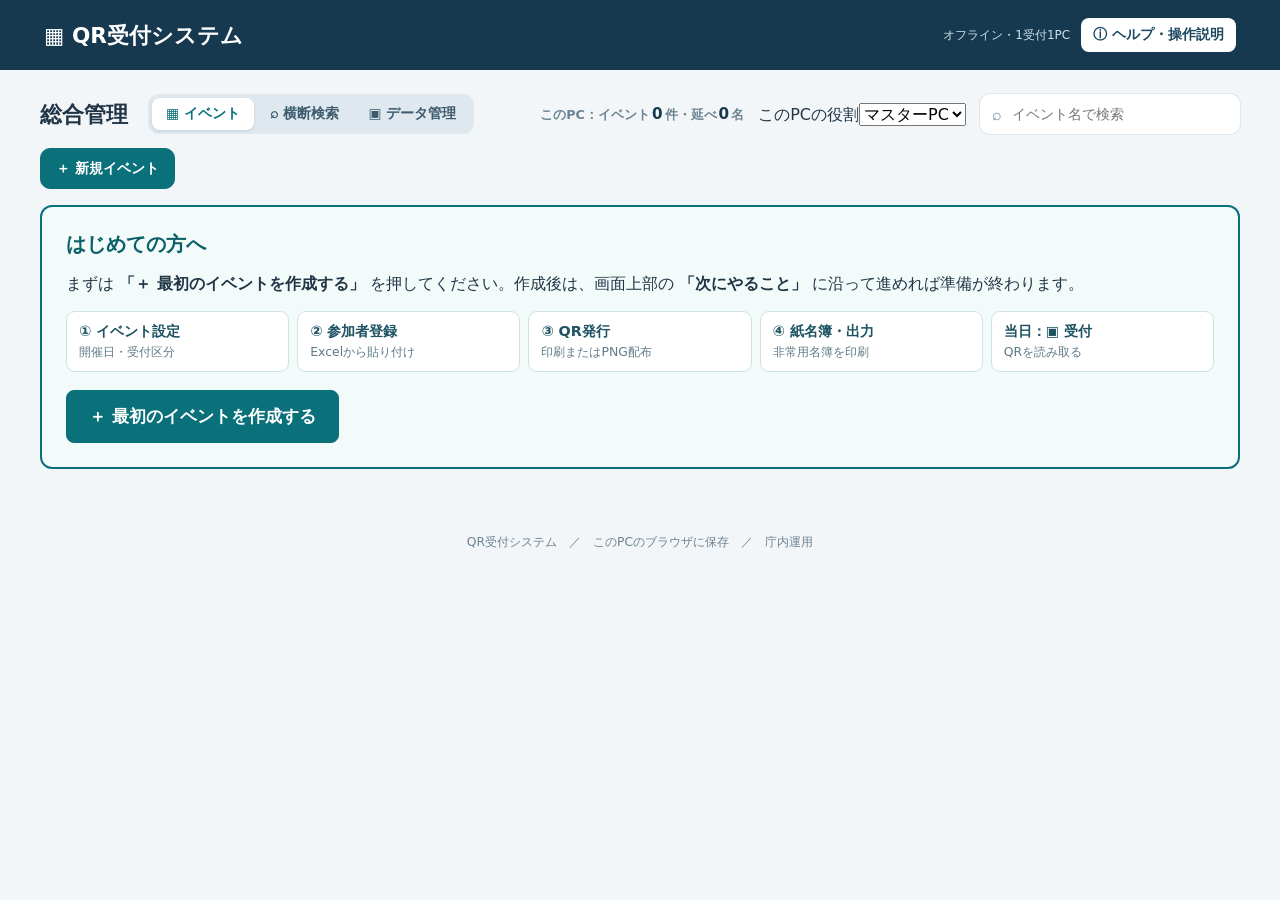
==== commit 429dfbb7: "Add role selector and event attendance exchange controls to reception UI" ====
--- a/app.html
+++ b/app.html
@@ -11,6 +11,7 @@
   <div class="hm-seg" id="homeTabs"><button data-home="events" class="active">▦ イベント</button><button data-home="cross">⌕ 横断検索</button><button data-home="data">▣ データ管理</button></div>
   <div class="hm-spacer"></div>
   <span class="hm-stats" id="globalSummary"></span>
+  <label class="hm-operating-mode"><span>このPCの役割</span><select id="operatingMode" aria-label="このPCの運用モード"><option value="master">マスターPC</option><option value="worker">受付PC</option></select></label>
   <label class="hm-search" id="hmSearch"><span aria-hidden="true">⌕</span><input id="eventQuery" type="search" placeholder="イベント名で検索" aria-label="イベント名で検索"></label>
   <button id="newEvent" class="btn main">＋ 新規イベント</button>
  </div>
@@ -296,7 +297,7 @@
  <section id="receptionView" class="reception rx" hidden>
   <div class="rx-bar">
    <button type="button" class="rx-icon-btn" id="rxBack" title="総合管理へ戻る" aria-label="総合管理へ戻る">←</button>
-   <div class="rx-event"><span class="rx-eyebrow">当日受付</span><strong id="rxEventName"></strong></div>
+   <div class="rx-event"><span class="rx-eyebrow">当日受付 <span id="operatingModeState">マスターPC</span></span><strong id="rxEventName"></strong></div>
    <label class="rx-session"><span>受付区分</span><select id="checkinSession"></select></label>
    <div class="rx-tools">
     <details id="dayCheck" class="rx-pop day-check">
@@ -355,6 +356,11 @@
     </div>
     <div id="pendingRows" class="pending-list" role="tabpanel" aria-labelledby="tabPending"></div>
     <div id="checkedRows" class="pending-list" role="tabpanel" aria-labelledby="tabChecked" hidden></div>
+    <div class="rx-attendance-share" role="group" aria-label="受付実績の共有">
+      <button type="button" id="exportAttendance" class="btn small rx-share-button">⇩ このPCの受付実績を書き出す</button>
+      <button type="button" id="importAttendance" class="btn small rx-share-button rx-share-import">⇧ 他PCの受付実績を取り込む</button>
+      <input id="attendanceImportFiles" type="file" accept=".json,application/json" multiple hidden>
+    </div>
     <div class="rx-clear-footer"><button type="button" class="rx-clear-trigger" id="clearAttendance" title="QR読取テスト後の受付記録を初期化します（確認あり）">↺ 受付状況を一括クリア</button></div>
    </aside>
   </div>
--- a/app.css
+++ b/app.css
@@ -229,6 +229,14 @@
 .rx .result:not(.success):not(.warn):not(.error) .outcome::before{content:"";display:block;width:44px;height:4px;border-radius:4px;background:#cfdde5;margin-bottom:14px}
 .rx .result .person-name{font-size:clamp(2.2rem,4.2vw,3.4rem);line-height:1.15;color:inherit;margin-top:6px;word-break:break-all}
 .rx .result .person-meta{font-size:.98rem;color:inherit;opacity:.85;margin-top:8px}
+
+/* Reception: make the attendee's group immediately identifiable below their name. */
+.rx .result .person-group{display:flex;align-items:baseline;gap:12px;flex-wrap:wrap;max-width:100%;margin-top:9px;padding:9px 13px;border-radius:10px;background:rgba(255,255,255,.17);line-height:1.25;overflow-wrap:anywhere}
+.rx .result .person-group-label{font-size:.84rem;font-weight:800;letter-spacing:.03em;opacity:.88;white-space:nowrap}
+.rx .result .person-group-value{font-size:clamp(1.4rem,2.8vw,2rem);line-height:1.24;font-weight:900;overflow-wrap:anywhere}
+.rx .result.warn .person-group{background:rgba(124,74,14,.08)}
+.rx .result .person-meta{margin-top:7px}
+
 .rx .result.success{background:#1f8a5b;color:#fff;box-shadow:none}
 .rx .result.warn{background:#fff3dd;color:#6b3f08;box-shadow:0 0 0 2px #f0b35c inset}
 .rx .result.error{background:#c2414a;color:#fff;box-shadow:none}
@@ -868,8 +876,6 @@
 @media (max-width:700px){.ev-bar{flex-wrap:wrap}.ev-seg{width:100%}.ev-seg button{flex:1}}
 
 /* 受付後のバックアップ案内 */
-.backup-prompt-lead{margin:0 0 6px;font-weight:800;color:#183a4f;font-size:1rem}
-.backup-prompt .hint{margin:0 0 4px}
 
 /* 横断検索 */
 .hm-cross>.panel,.hm-data .panel{border:0;border-radius:16px;box-shadow:0 0 0 1px #dfe8ee}
@@ -918,3 +924,27 @@
  body[data-print-mode="roster"] .roster-print-table tr:has(.roster-custom){height:13mm}
  body[data-print-mode="roster"] .roster-custom{display:block;font-size:7.1pt!important;line-height:1.08;font-weight:400;color:#43545a;margin-top:.7mm;overflow-wrap:anywhere}
 }
+
+
+/* Event creation: clearly distinguish configuration-only and participant copy. */
+.ev-create-dialog{display:flex;flex-direction:column;gap:12px}
+.ev-create-dialog>.field{margin:0}
+.ev-copy-options{display:flex;flex-direction:column;gap:8px;padding:13px 15px;border:1px solid #cbdfe7;border-radius:10px;background:#f3f9fa}
+.ev-copy-options[hidden]{display:none!important}
+.ev-copy-heading{font-size:.84rem;font-weight:850;color:#1b4a5d}
+.ev-copy-options .check{display:flex;gap:9px;align-items:flex-start;line-height:1.4;font-size:.85rem}
+.ev-copy-options .check input{margin-top:3px;flex:none}
+.ev-copy-options .hint{margin:2px 0 0;line-height:1.5}
+/* Attendance reset is deliberately low-emphasis until the confirmation dialog. */
+.rx .rx-clear-footer{display:flex;justify-content:flex-end;flex:none;border-top:1px solid #e3ecf0;padding:8px 0 10px;margin:0 -2px}
+.rx .rx-clear-trigger{background:transparent;border:1px solid transparent;border-radius:8px;padding:5px 9px;font-size:.75rem;color:#788895;font-weight:750}
+.rx .rx-clear-trigger:hover,.rx .rx-clear-trigger:focus-visible{background:#fff4f1;border-color:#f1d5cf;color:#a3474b}
+.rx-clear-dialog{display:flex;flex-direction:column;gap:13px}
+.rx-clear-dialog .field{margin:0}
+.rx-clear-warning{margin:0;padding:11px 13px;border:1px solid #f0c4c4;border-radius:9px;background:#fff6f4;color:#8b3239;font-weight:780;line-height:1.55}
+.rx-clear-dialog>.hint{margin:0;line-height:1.6}
+.rx-clear-scope{border:1px solid #d3e1e8;border-radius:9px;padding:11px 13px;display:flex;flex-direction:column;gap:8px;min-width:0}
+.rx-clear-scope legend{font-size:.84rem;font-weight:850;padding:0 5px}
+.rx-clear-scope .check{display:flex;gap:9px;align-items:center;font-size:.85rem}
+.rx-clear-count{margin:0;font-size:.87rem;font-weight:800;color:#244f62}
+.rx-clear-dialog .delete-dialog-buttons{margin-top:3px}
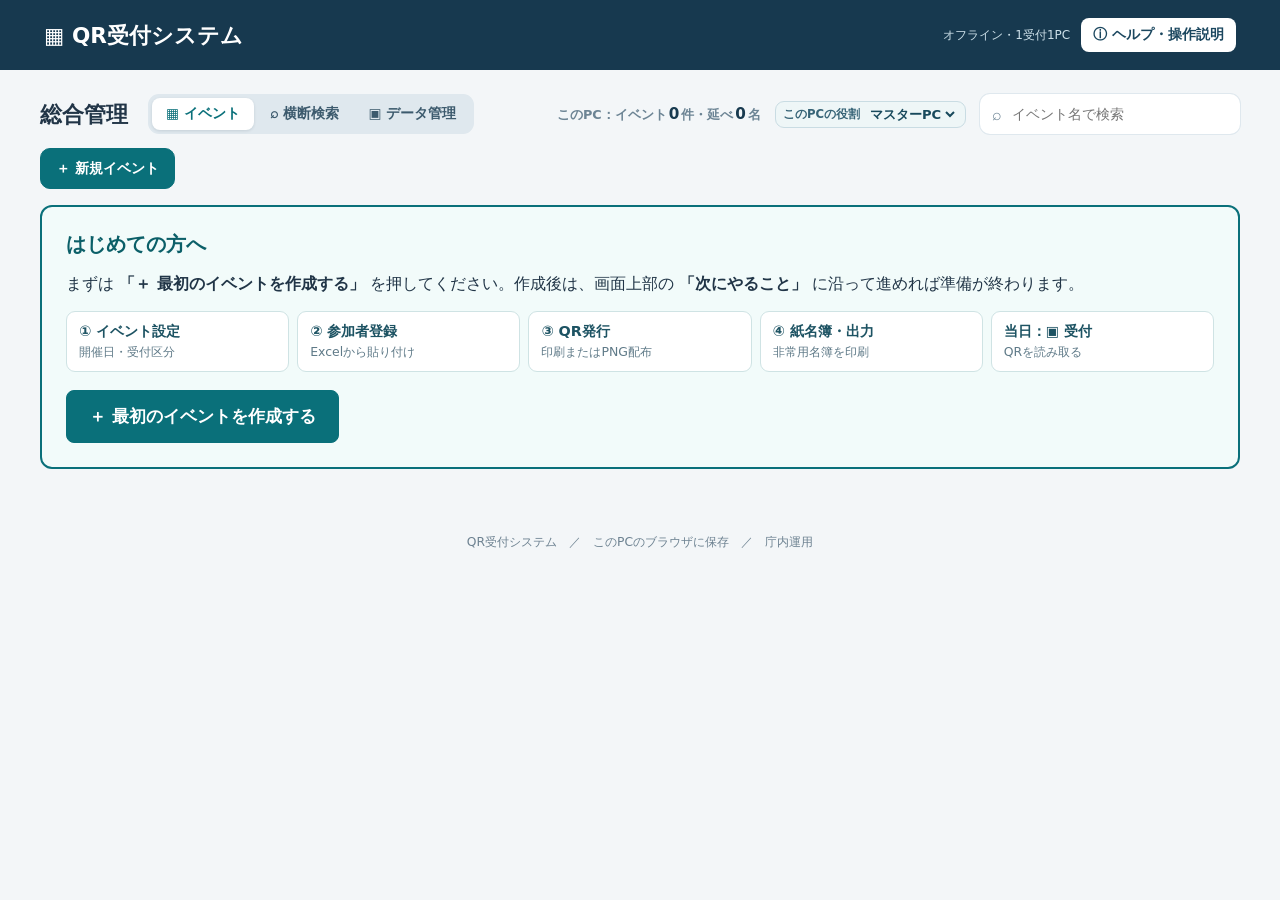
==== commit 67a9c016: "Accept one attendance snapshot per import for clear review of conflicts" ====
--- a/app.html
+++ b/app.html
@@ -359,7 +359,7 @@
     <div class="rx-attendance-share" role="group" aria-label="受付実績の共有">
       <button type="button" id="exportAttendance" class="btn small rx-share-button">⇩ このPCの受付実績を書き出す</button>
       <button type="button" id="importAttendance" class="btn small rx-share-button rx-share-import">⇧ 他PCの受付実績を取り込む</button>
-      <input id="attendanceImportFiles" type="file" accept=".json,application/json" multiple hidden>
+      <input id="attendanceImportFiles" type="file" accept=".json,application/json" hidden>
     </div>
     <div class="rx-clear-footer"><button type="button" class="rx-clear-trigger" id="clearAttendance" title="QR読取テスト後の受付記録を初期化します（確認あり）">↺ 受付状況を一括クリア</button></div>
    </aside>
--- a/app.css
+++ b/app.css
@@ -948,3 +948,28 @@
 .rx-clear-scope .check{display:flex;gap:9px;align-items:center;font-size:.85rem}
 .rx-clear-count{margin:0;font-size:.87rem;font-weight:800;color:#244f62}
 .rx-clear-dialog .delete-dialog-buttons{margin-top:3px}
+
+
+/* Offline master / receptionist operating roles and manual attendance exchange. */
+.hm-operating-mode{display:flex;align-items:center;gap:6px;padding:4px 7px;border:1px solid #c9dce3;border-radius:9px;background:#eef6f7;color:#376477;font-size:.73rem;font-weight:800;white-space:nowrap}
+.hm-operating-mode select{border:0;background:transparent;color:#18495c;font-size:.82rem;font-weight:850;cursor:pointer;max-width:130px}
+.rx-eyebrow #operatingModeState{background:#e0f0ef;color:#1a6970;padding:2px 6px;border-radius:5px;margin-left:5px;font-size:.7rem}
+.rx-attendance-share{display:flex;flex-wrap:wrap;gap:7px;margin:0 -2px;padding:10px 2px 8px;border-top:1px solid #e1eaed}
+.rx-share-button{flex:1;min-width:145px;font-size:.75rem!important;line-height:1.35!important;white-space:normal!important;text-align:center!important}
+.rx-import-preview{display:flex;flex-direction:column;gap:11px}
+.rx-import-file{margin:0;font-size:.88rem;color:#476a7b;overflow-wrap:anywhere}
+.rx-import-summary{font-weight:800;font-size:.9rem;background:#eef7f7;border-radius:9px;padding:11px 13px;margin:0;color:#1b5163;line-height:1.6}
+.rx-import-warning{border:1px solid #efbe8b;background:#fff5e9;color:#88521d;border-radius:8px;padding:9px 12px;margin:0;font-weight:750;font-size:.9rem}
+.rx-import-conflict-list{max-height:200px;overflow:auto;border:1px solid #d6e3e9;border-radius:8px;padding:8px 12px;font-size:.78rem;line-height:1.7}
+.rx-import-conflict-list>div+div{border-top:1px solid #e4ebef}
+.rx-import-override{font-size:.84rem;line-height:1.5;align-items:flex-start}
+body[data-operating-mode="worker"] #newEvent,
+body[data-operating-mode="worker"] [data-new-event],
+body[data-operating-mode="worker"] .rx-share-import,
+body[data-operating-mode="worker"] #walkinBtn,
+body[data-operating-mode="worker"] #clearAttendance,
+body[data-operating-mode="worker"] .rx-tools [data-mode="prep"],
+body[data-operating-mode="worker"] .ev-seg [data-mode="prep"],
+body[data-operating-mode="worker"] .hm-data .danger-zone{display:none!important}
+body[data-operating-mode="worker"] .rx .rx-clear-footer{display:none}
+@media(max-width:900px){.hm-operating-mode{font-size:.7rem}.hm-operating-mode span{display:none}.rx-share-button{min-width:0}}
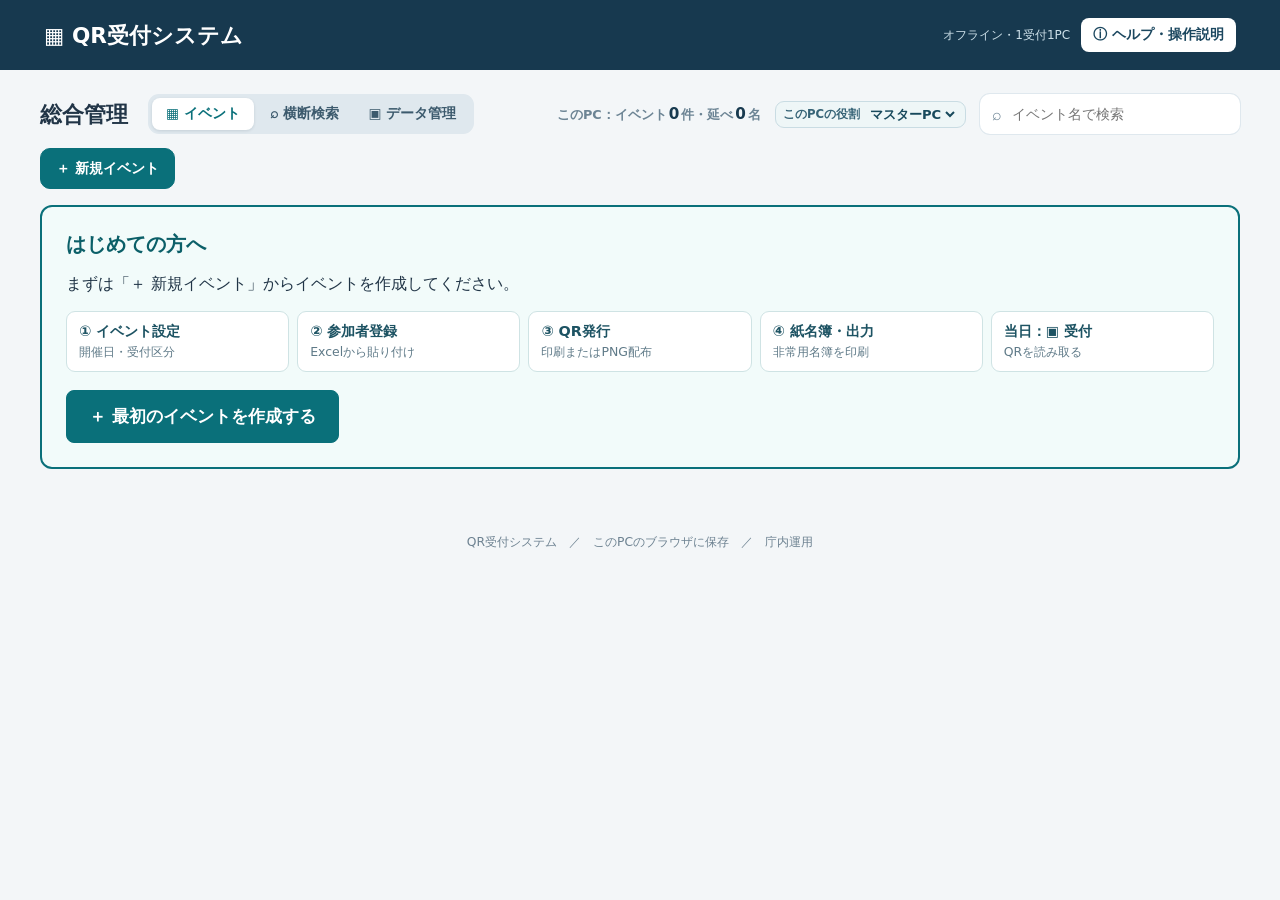
==== commit 93be8aea: "feat: add checked-in CSV export control to reception screen" ====
--- a/app.html
+++ b/app.html
@@ -356,6 +356,10 @@
     </div>
     <div id="pendingRows" class="pending-list" role="tabpanel" aria-labelledby="tabPending"></div>
     <div id="checkedRows" class="pending-list" role="tabpanel" aria-labelledby="tabChecked" hidden></div>
+    <div class="rx-checked-export">
+      <button type="button" id="exportCheckedCSV" class="btn small main rx-checked-export-button">⇩ 受付済みCSVを出力</button>
+      <small>選択中の受付区分の受付済み参加者のみを出力します（このPCに反映済みの結果）。</small>
+    </div>
     <div class="rx-attendance-share" role="group" aria-label="受付実績の共有">
       <button type="button" id="exportAttendance" class="btn small rx-share-button">⇩ このPCの受付実績を書き出す</button>
       <button type="button" id="importAttendance" class="btn small rx-share-button rx-share-import">⇧ 他PCの受付実績を取り込む</button>
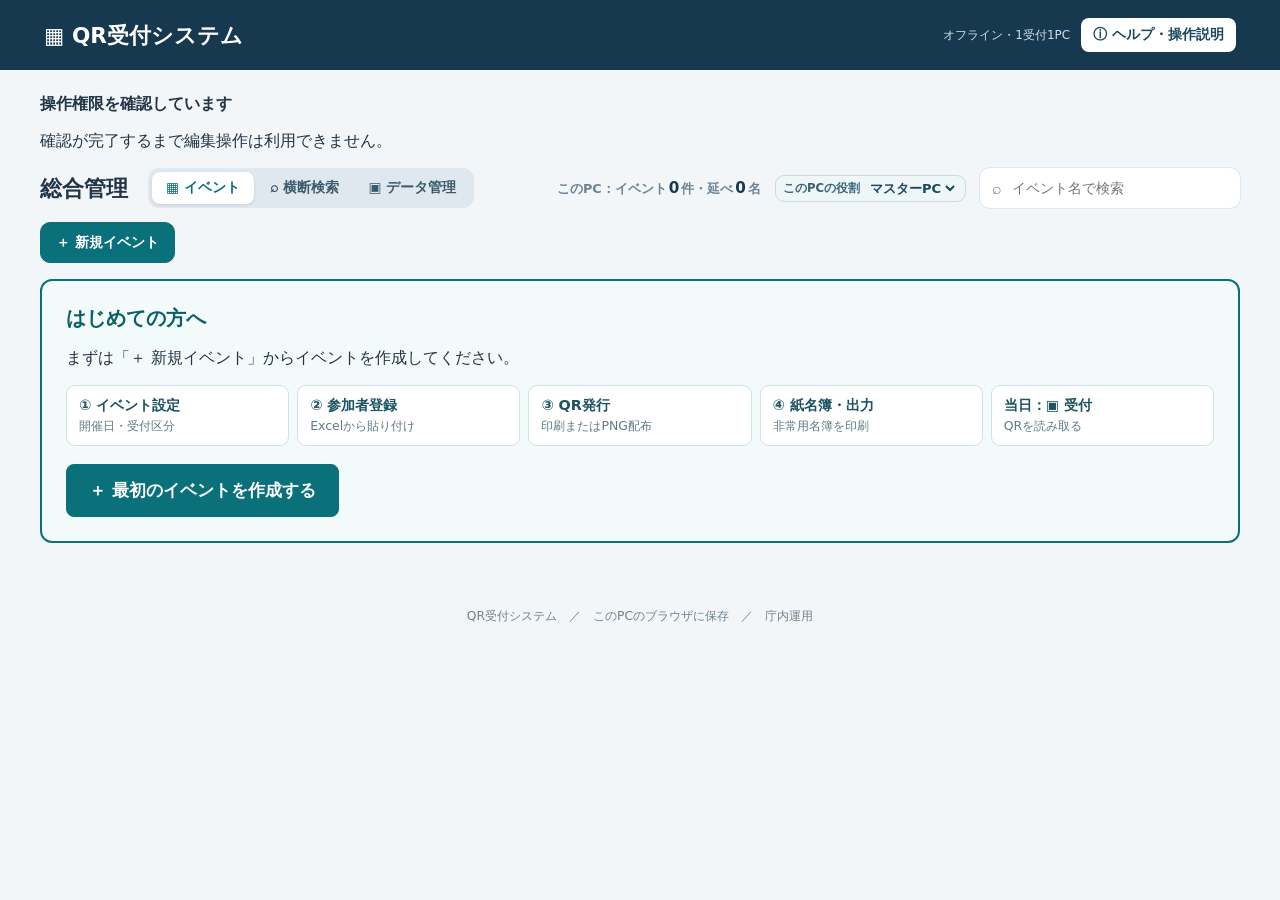
==== commit 19033685: "ui: show prominent read-only banner when another tab owns editing" ====
--- a/app.html
+++ b/app.html
@@ -1,10 +1,14 @@
 <!doctype html>
 <html lang="ja"><head><meta charset="utf-8"><meta name="viewport" content="width=device-width,initial-scale=1">
 <title>QR受付システム</title><link rel="stylesheet" href="./app.css">
-<script defer src="./vendor/html5-qrcode.min.js"></script><script defer src="./vendor/qrcode.min.js"></script><script defer src="./vendor/jszip.min.js"></script><script defer src="./app-support.js"></script><script defer src="./app.js"></script></head>
+<script defer src="./vendor/html5-qrcode.min.js"></script><script defer src="./vendor/qrcode.min.js"></script><script defer src="./vendor/jszip.min.js"></script><script defer src="./app-support.js"></script><script defer src="./app-file-store.js"></script><script defer src="./app-tab-guard.js"></script><script defer src="./app.js"></script></head>
 <body><header><div class="bar"><h1><a class="home-link" href="./app.html" title="総合管理（トップ）へ戻る">▦ QR受付システム</a></h1><div class="head-actions"><button type="button" id="backupStatus" class="backup-status" data-backup hidden></button><span>オフライン・1受付1PC</span><a class="help" href="./help.html">ⓘ ヘルプ・操作説明</a></div></div></header>
 <main class="wrap">
 <div id="notice" class="notice" role="status" aria-live="polite" hidden></div>
+<div id="tabGuardBanner" class="tab-guard-banner" role="status" aria-live="polite">
+ <div><strong id="tabGuardTitle">操作権限を確認しています</strong><p id="tabGuardDetail">確認が完了するまで編集操作は利用できません。</p></div>
+ <button type="button" id="tabGuardRetry" class="btn small" hidden>操作権限を再確認</button>
+</div>
 <section id="homeView" class="hm">
  <div class="hm-top">
   <h2>総合管理</h2>
@@ -47,6 +51,19 @@
   <div class="panel"><div class="row"><h3>参加者一覧 <span id="crossCount" class="tag"></span></h3><div class="buttons"><button id="exportCross" class="btn main">⇩ 参加者一覧CSV</button><button id="exportCrossDetail" class="btn">⇩ 区分別詳細CSV</button></div></div><div class="tablewrap"><table><thead><tr><th>イベントID</th><th>開催日</th><th>イベント名</th><th>参加者ID</th><th>職員番号</th><th>氏名</th><th>所属</th><th>グループ</th><th>受付状況</th></tr></thead><tbody id="crossRows"></tbody></table></div></div>
  </section>
  <section id="homeData" class="hm-data" hidden>
+  <div class="panel dm-card dm-file-folder">
+   <h3><span class="dm-ico">📁</span>ファイル保存先（このPC・ブラウザの設定）</h3>
+   <div class="dm-folder-state"><strong id="saveFolderName">読み込み中…</strong><span id="saveFolderPermission" class="hint"></span></div>
+   <div class="dm-folder-actions">
+    <button type="button" class="btn main" id="chooseSaveFolder">保存先フォルダを選択・変更</button>
+    <button type="button" class="btn" id="allowSaveFolder">保存先へのアクセスを許可</button>
+    <button type="button" class="btn" id="clearSaveFolder">設定を解除</button>
+   </div>
+   <p class="hint">フォルダを一度選ぶと、バックアップ・CSV・QR画像・受付実績を用途別のサブフォルダに保存します。ブラウザ再起動後などは再許可を求められる場合があります。保存できないときは通常のダウンロードに切り替えます。</p>
+   <div class="dm-device-field"><label for="deviceDisplayName"><strong>このPCの表示名</strong><span class="hint">受付実績のファイル名に表示します（例：受付PC-A）</span></label>
+    <input id="deviceDisplayName" type="text" maxlength="24" placeholder="例：受付PC-A"><button type="button" id="saveDeviceDisplayName" class="btn">名前を保存</button></div>
+   <p class="hint">フォルダ設定とPCの表示名は全イベントJSONには含みません。ローカルHTMLを移動すると設定が引き継がれない場合があります。</p>
+  </div>
   <div class="grid2">
    <div class="panel dm-card dm-backup"><h3><span class="dm-ico">⇩</span>全イベントJSONバックアップ</h3><div id="backupCount" class="hint"></div><div id="lastBackup" class="hint"></div><p class="hint">イベント設定・参加者名簿（職員番号を含む）・受付履歴を保存</p><div id="storageUsage" class="hint"></div><button class="btn main" data-backup>JSONを保存</button></div>
    <div class="panel dm-card"><h3><span class="dm-ico">↶</span>JSONから復元</h3><div class="field">バックアップファイル<div class="file-pick"><label class="btn file-pick-btn">📂 ファイルを選択<input type="file" accept=".json,application/json" id="restoreFile" class="visually-hidden"></label><span id="restoreFileName" class="file-pick-name">選択されていません</span></div></div><label class="field">重複イベントの扱い<select id="restoreMode"><option value="skip">既存のイベントを保持する</option><option value="replace">選択ファイルで上書きする</option></select></label><button class="btn main" id="restoreBtn">ファイルを確認して復元</button></div>
@@ -97,19 +114,19 @@
     </div>
    </div>
    <div class="es-card">
-    <div class="es-card-heading"><h4>追加の登録項目 <span class="es-max-note">最大2つ</span></h4><details class="es-help"><summary aria-label="追加の登録項目の説明" title="追加の登録項目の説明">ⓘ</summary><div class="es-tooltip">氏名・職員番号・所属・グループ以外に、イベントごとに確認したい項目を最大2つ設定できます。例えば参加形式、PC持参、昼食希望などです。自由入力・はい／いいえ・選択式から選べます。</div></details></div>
+    <div class="es-card-heading"><h4>追加の登録項目 <span class="es-max-note">最大2つ</span></h4><details class="es-help"><summary aria-label="追加の登録項目の説明" title="追加の登録項目の説明">ⓘ</summary><div class="es-tooltip">氏名・職員番号・所属・グループ以外に、イベントごとに確認したい項目を最大2つ設定できます。例えばPC貸出、昼食希望、参加形式などです。自由入力・あり／なし・選択式から選べます。</div></details></div>
     <p class="es-section-intro">参加者登録の際に追加で確認したい情報を設定できます。不要な場合は空欄のままで構いません。</p>
     <div class="es-split">
      <div class="es-main-area es-custom-editor">
       <p class="es-area-label">このイベントで使う項目</p>
       <div class="es-custom-grid">
        <div class="custom-config"><div class="es-field-heading"><strong>追加項目 1</strong><button type="button" class="es-clear" data-clear-custom="1">クリア</button></div><label class="field">項目名<input id="customLabel1" placeholder="例：参加形式"></label>
-        <label class="field">入力方法<select id="customType1"><option value="text">自由入力</option><option value="bool">はい／いいえ</option><option value="select">選択式</option></select></label>
-        <label class="field" id="customOptionsWrap1" hidden>選択肢（| で区切る）<input id="customOptions1" placeholder="例：対面|オンライン"></label>
+        <label class="field">入力方法<select id="customType1"><option value="text">自由入力</option><option value="bool">あり／なし</option><option value="select">選択式</option></select></label>
+        <label class="field" id="customOptionsWrap1" hidden>選択肢（半角カンマ「,」で区切る）<input id="customOptions1" placeholder="例：対面,オンライン"></label>
        </div>
-       <div class="custom-config"><div class="es-field-heading"><strong>追加項目 2</strong><button type="button" class="es-clear" data-clear-custom="2">クリア</button></div><label class="field">項目名<input id="customLabel2" placeholder="例：PC持参"></label>
-        <label class="field">入力方法<select id="customType2"><option value="text">自由入力</option><option value="bool">はい／いいえ</option><option value="select">選択式</option></select></label>
-        <label class="field" id="customOptionsWrap2" hidden>選択肢（| で区切る）<input id="customOptions2" placeholder="例：対面|オンライン"></label>
+       <div class="custom-config"><div class="es-field-heading"><strong>追加項目 2</strong><button type="button" class="es-clear" data-clear-custom="2">クリア</button></div><label class="field">項目名<input id="customLabel2" placeholder="例：PC貸出"></label>
+        <label class="field">入力方法<select id="customType2"><option value="text">自由入力</option><option value="bool">あり／なし</option><option value="select">選択式</option></select></label>
+        <label class="field" id="customOptionsWrap2" hidden>選択肢（半角カンマ「,」で区切る）<input id="customOptions2" placeholder="例：対面,オンライン"></label>
        </div>
       </div>
      </div>
@@ -316,6 +333,7 @@
     </div>
     <button type="button" class="rx-tool" id="printRosterDay" title="紙の受付名簿を印刷"><svg class="rx-tool-icon" viewBox="0 0 24 24" fill="none" stroke="currentColor" stroke-width="2" stroke-linecap="round" stroke-linejoin="round" aria-hidden="true"><path d="M6 9V3h12v6"/><rect x="6" y="14" width="12" height="7"/><path d="M6 18H4a2 2 0 0 1-2-2v-5a2 2 0 0 1 2-2h16a2 2 0 0 1 2 2v5a2 2 0 0 1-2 2h-2"/><path d="M18 12h.01"/></svg><span>紙名簿</span></button>
     <button type="button" class="rx-tool" data-mode="prep" title="設定・名簿・QR発行に戻る">⚙ 事前準備</button>
+    <button type="button" class="rx-tool rx-tool-export" id="exportCheckedCSV" title="選択中の受付区分で、現在受付済みの参加者をCSV出力します。未取り込みの他PCの実績は含みません。">⇩ 受付済みCSVを出力</button>
    </div>
   </div>
   <div class="reception-grid">
@@ -356,14 +374,11 @@
     </div>
     <div id="pendingRows" class="pending-list" role="tabpanel" aria-labelledby="tabPending"></div>
     <div id="checkedRows" class="pending-list" role="tabpanel" aria-labelledby="tabChecked" hidden></div>
-    <div class="rx-checked-export">
-      <button type="button" id="exportCheckedCSV" class="btn small main rx-checked-export-button">⇩ 受付済みCSVを出力</button>
-      <small>選択中の受付区分の受付済み参加者のみを出力します（このPCに反映済みの結果）。</small>
-    </div>
     <div class="rx-attendance-share" role="group" aria-label="受付実績の共有">
       <button type="button" id="exportAttendance" class="btn small rx-share-button">⇩ このPCの受付実績を書き出す</button>
-      <button type="button" id="importAttendance" class="btn small rx-share-button rx-share-import">⇧ 他PCの受付実績を取り込む</button>
-      <input id="attendanceImportFiles" type="file" accept=".json,application/json" hidden>
+      <button type="button" id="importAttendance" class="btn small rx-share-button rx-share-import">⇧ 保存先から一括取り込み</button>
+      <button type="button" id="importAttendanceSelect" class="btn small rx-share-button rx-share-import">⇧ JSONを複数選択</button>
+      <input id="attendanceImportFiles" type="file" accept=".json,application/json" multiple hidden>
     </div>
     <div class="rx-clear-footer"><button type="button" class="rx-clear-trigger" id="clearAttendance" title="QR読取テスト後の受付記録を初期化します（確認あり）">↺ 受付状況を一括クリア</button></div>
    </aside>
--- a/app.css
+++ b/app.css
@@ -960,9 +960,17 @@
 .rx-import-file{margin:0;font-size:.88rem;color:#476a7b;overflow-wrap:anywhere}
 .rx-import-summary{font-weight:800;font-size:.9rem;background:#eef7f7;border-radius:9px;padding:11px 13px;margin:0;color:#1b5163;line-height:1.6}
 .rx-import-warning{border:1px solid #efbe8b;background:#fff5e9;color:#88521d;border-radius:8px;padding:9px 12px;margin:0;font-weight:750;font-size:.9rem}
-.rx-import-conflict-list{max-height:200px;overflow:auto;border:1px solid #d6e3e9;border-radius:8px;padding:8px 12px;font-size:.78rem;line-height:1.7}
-.rx-import-conflict-list>div+div{border-top:1px solid #e4ebef}
-.rx-import-override{font-size:.84rem;line-height:1.5;align-items:flex-start}
+.rx-import-decision-count{font-weight:750;font-size:.84rem;margin:0;color:#25586b}
+.rx-import-conflict-list{max-height:440px;overflow:auto;border:1px solid #d6e3e9;border-radius:8px;padding:8px 12px;font-size:.8rem;line-height:1.55}
+.rx-import-conflict-item{padding:10px 0;display:flex;flex-direction:column;gap:9px}
+.rx-import-conflict-item+ .rx-import-conflict-item{border-top:1px solid #e4ebef}
+.rx-import-conflict-compare{display:grid;grid-template-columns:1fr 1fr;gap:8px}
+.rx-import-conflict-side{display:flex;flex-direction:column;gap:4px;padding:8px;border-radius:7px;background:#f3f7f8;min-width:0;overflow-wrap:anywhere}
+.rx-import-conflict-side strong{color:#285466;font-size:.8rem}
+.rx-import-conflict-side small{color:#3e616c;font-size:.75rem}
+.rx-import-conflict-choices{display:flex;gap:12px;flex-wrap:wrap}
+.rx-import-choice{display:inline-flex;align-items:center;gap:5px;font-size:.8rem;font-weight:650;cursor:pointer}
+@media(max-width:650px){.rx-import-conflict-compare{grid-template-columns:1fr}}
 body[data-operating-mode="worker"] #newEvent,
 body[data-operating-mode="worker"] [data-new-event],
 body[data-operating-mode="worker"] .rx-share-import,
@@ -973,3 +981,30 @@
 body[data-operating-mode="worker"] .hm-data .danger-zone{display:none!important}
 body[data-operating-mode="worker"] .rx .rx-clear-footer{display:none}
 @media(max-width:900px){.hm-operating-mode{font-size:.7rem}.hm-operating-mode span{display:none}.rx-share-button{min-width:0}}
+
+/* 受付済みCSVは事前準備の隣。狭い幅ではツール群を折り返して横はみ出しを防ぐ。 */
+.rx-tools .rx-tool-export{background:#e0f0ef;color:#126571}
+.rx-tools .rx-tool-export:hover{background:#cce8e5}
+@media(max-width:1300px){
+ .rx-bar{flex-wrap:wrap}
+ .rx-tools{margin-left:auto;flex-wrap:wrap;justify-content:flex-end}
+}
+
+
+/* ローカル保存先設定・一括受付実績取り込み */
+.dm-file-folder{margin-bottom:15px;padding:20px 22px}
+.dm-folder-state{display:flex;gap:10px;align-items:baseline;flex-wrap:wrap;margin:12px 0;padding:12px 15px;border-radius:10px;background:#f0f6f8}
+.dm-folder-state strong{color:#184f60;word-break:break-all}
+.dm-folder-actions{display:flex;flex-wrap:wrap;gap:9px;align-items:center}
+.dm-device-field{display:flex;align-items:center;flex-wrap:wrap;gap:10px;margin:13px 0}
+.dm-device-field label{display:flex;flex-direction:column;gap:3px;flex:1 1 180px}
+.dm-device-field input{flex:2 1 200px;max-width:360px;min-width:170px;padding:10px;border:1px solid #cbdce3;border-radius:9px}
+.dm-file-folder .hint{line-height:1.65}
+.rx-import-file-list{max-height:240px;overflow:auto;border:1px solid #dbe5e8;border-radius:10px;padding:8px 12px}
+.rx-import-file-row{display:flex;justify-content:space-between;gap:12px;align-items:center;padding:6px 0;font-size:.84rem;border-bottom:1px solid #e9eff1}
+.rx-import-file-row:last-child{border-bottom:0}
+.rx-import-recovery-file{flex-wrap:wrap;align-items:flex-start}
+.rx-import-recovery-file strong{overflow-wrap:anywhere}
+.rx-import-file-row.rx-import-recovery-file small{white-space:normal;overflow-wrap:anywhere}
+.rx-import-file-row span:first-child{overflow-wrap:anywhere}
+.rx-import-file-row small{color:#53717e;white-space:nowrap}
